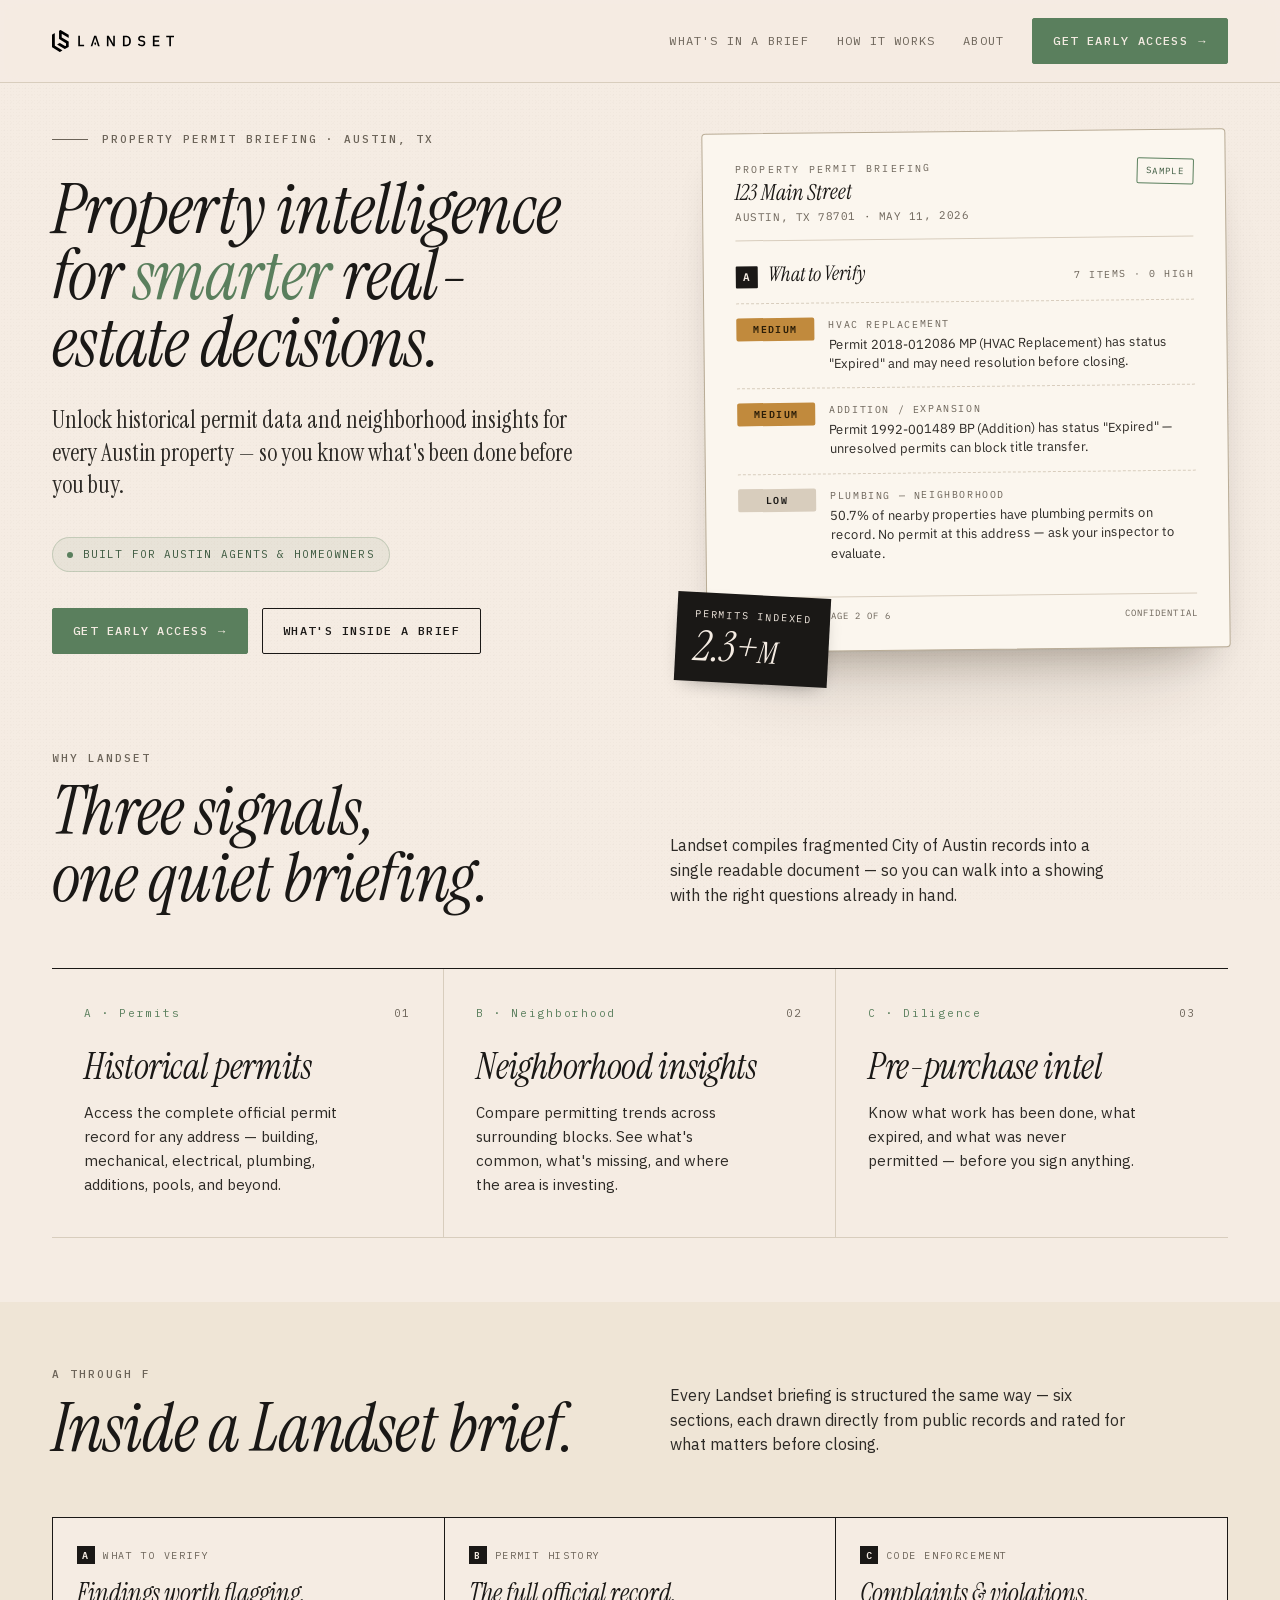
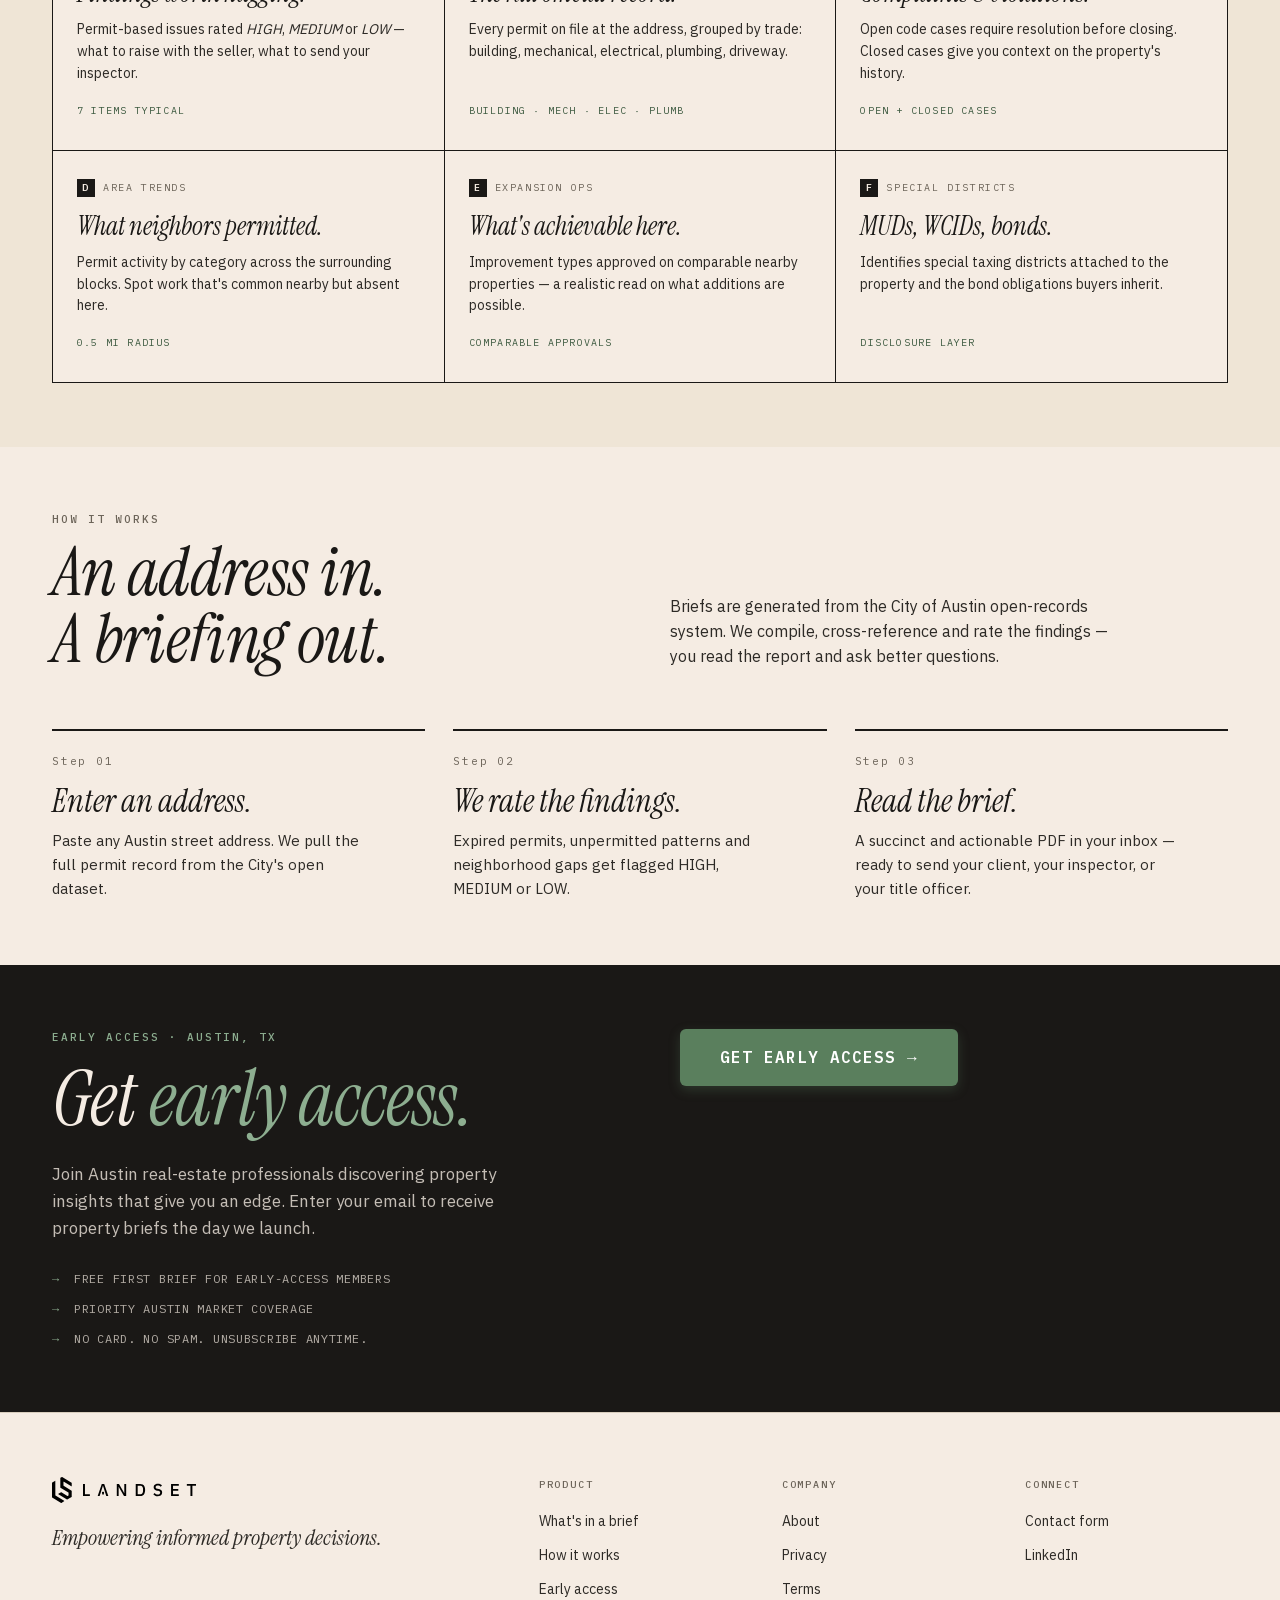
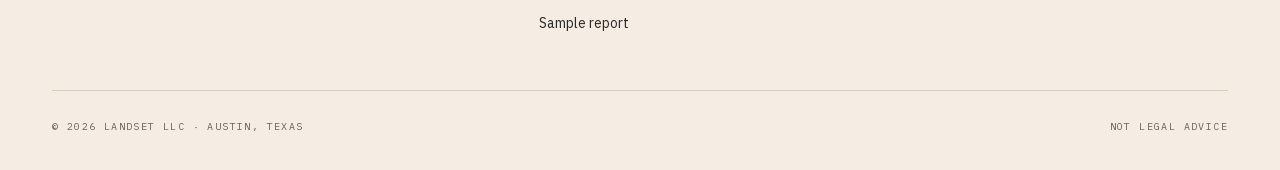
==== index.html @ 153962f7 "Add Google Analytics event tracking for early access engagement Implemented comprehensive GA4 event " ====
<!DOCTYPE html>
<html lang="en"><head>
  <meta charset="utf-8">
  <title>Landset — Property Intelligence for Austin Real Estate</title>
  <meta name="viewport" content="width=device-width, initial-scale=1">
  <meta name="description" content="Landset delivers permit history and neighborhood insights for any Austin property — so you know what's been done before you buy.">
  <meta name="theme-color" content="#5A7F5D">
  <meta property="og:title" content="Landset — Property Intelligence">
  <meta property="og:description" content="Permit history and neighborhood insights for any Austin property.">
  <meta property="og:type" content="website">

  <link rel="icon" type="image/png" sizes="32x32" href="favicon-32x32.png">
  <link rel="icon" type="image/svg+xml" href="favicon.svg">

  <link rel="preconnect" href="https://fonts.googleapis.com">
  <link rel="preconnect" href="https://fonts.gstatic.com" crossorigin="">
  <style>/* cyrillic-ext */
@font-face {
  font-family: 'IBM Plex Mono';
  font-style: normal;
  font-weight: 400;
  font-display: swap;
  src: url("[data-uri]") format('woff2');
  unicode-range: U+0460-052F, U+1C80-1C8A, U+20B4, U+2DE0-2DFF, U+A640-A69F, U+FE2E-FE2F;
}
/* cyrillic */
@font-face {
  font-family: 'IBM Plex Mono';
  font-style: normal;
  font-weight: 400;
  font-display: swap;
  src: url("[data-uri]") format('woff2');
  unicode-range: U+0301, U+0400-045F, U+0490-0491, U+04B0-04B1, U+2116;
}
/* vietnamese */
@font-face {
  font-family: 'IBM Plex Mono';
  font-style: normal;
  font-weight: 400;
  font-display: swap;
  src: url("[data-uri]") format('woff2');
  unicode-range: U+0102-0103, U+0110-0111, U+0128-0129, U+0168-0169, U+01A0-01A1, U+01AF-01B0, U+0300-0301, U+0303-0304, U+0308-0309, U+0323, U+0329, U+1EA0-1EF9, U+20AB;
}
/* latin-ext */
@font-face {
  font-family: 'IBM Plex Mono';
  font-style: normal;
  font-weight: 400;
  font-display: swap;
  src: url("[data-uri]") format('woff2');
  unicode-range: U+0100-02BA, U+02BD-02C5, U+02C7-02CC, U+02CE-02D7, U+02DD-02FF, U+0304, U+0308, U+0329, U+1D00-1DBF, U+1E00-1E9F, U+1EF2-1EFF, U+2020, U+20A0-20AB, U+20AD-20C0, U+2113, U+2C60-2C7F, U+A720-A7FF;
}
/* latin */
@font-face {
  font-family: 'IBM Plex Mono';
  font-style: normal;
  font-weight: 400;
  font-display: swap;
  src: url("[data-uri]") format('woff2');
  unicode-range: U+0000-00FF, U+0131, U+0152-0153, U+02BB-02BC, U+02C6, U+02DA, U+02DC, U+0304, U+0308, U+0329, U+2000-206F, U+20AC, U+2122, U+2191, U+2193, U+2212, U+2215, U+FEFF, U+FFFD;
}
/* cyrillic-ext */
@font-face {
  font-family: 'IBM Plex Mono';
  font-style: normal;
  font-weight: 500;
  font-display: swap;
  src: url("[data-uri]") format('woff2');
  unicode-range: U+0460-052F, U+1C80-1C8A, U+20B4, U+2DE0-2DFF, U+A640-A69F, U+FE2E-FE2F;
}
/* cyrillic */
@font-face {
  font-family: 'IBM Plex Mono';
  font-style: normal;
  font-weight: 500;
  font-display: swap;
  src: url("[data-uri]") format('woff2');
  unicode-range: U+0301, U+0400-045F, U+0490-0491, U+04B0-04B1, U+2116;
}
/* vietnamese */
@font-face {
  font-family: 'IBM Plex Mono';
  font-style: normal;
  font-weight: 500;
  font-display: swap;
  src: url("[data-uri]") format('woff2');
  unicode-range: U+0102-0103, U+0110-0111, U+0128-0129, U+0168-0169, U+01A0-01A1, U+01AF-01B0, U+0300-0301, U+0303-0304, U+0308-0309, U+0323, U+0329, U+1EA0-1EF9, U+20AB;
}
/* latin-ext */
@font-face {
  font-family: 'IBM Plex Mono';
  font-style: normal;
  font-weight: 500;
  font-display: swap;
  src: url("[data-uri]") format('woff2');
  unicode-range: U+0100-02BA, U+02BD-02C5, U+02C7-02CC, U+02CE-02D7, U+02DD-02FF, U+0304, U+0308, U+0329, U+1D00-1DBF, U+1E00-1E9F, U+1EF2-1EFF, U+2020, U+20A0-20AB, U+20AD-20C0, U+2113, U+2C60-2C7F, U+A720-A7FF;
}
/* latin */
@font-face {
  font-family: 'IBM Plex Mono';
  font-style: normal;
  font-weight: 500;
  font-display: swap;
  src: url("[data-uri]") format('woff2');
  unicode-range: U+0000-00FF, U+0131, U+0152-0153, U+02BB-02BC, U+02C6, U+02DA, U+02DC, U+0304, U+0308, U+0329, U+2000-206F, U+20AC, U+2122, U+2191, U+2193, U+2212, U+2215, U+FEFF, U+FFFD;
}
/* cyrillic-ext */
@font-face {
  font-family: 'IBM Plex Mono';
  font-style: normal;
  font-weight: 600;
  font-display: swap;
  src: url("[data-uri]") format('woff2');
  unicode-range: U+0460-052F, U+1C80-1C8A, U+20B4, U+2DE0-2DFF, U+A640-A69F, U+FE2E-FE2F;
}
/* cyrillic */
@font-face {
  font-family: 'IBM Plex Mono';
  font-style: normal;
  font-weight: 600;
  font-display: swap;
  src: url("[data-uri]") format('woff2');
  unicode-range: U+0301, U+0400-045F, U+0490-0491, U+04B0-04B1, U+2116;
}
/* vietnamese */
@font-face {
  font-family: 'IBM Plex Mono';
  font-style: normal;
  font-weight: 600;
  font-display: swap;
  src: url("[data-uri]") format('woff2');
  unicode-range: U+0102-0103, U+0110-0111, U+0128-0129, U+0168-0169, U+01A0-01A1, U+01AF-01B0, U+0300-0301, U+0303-0304, U+0308-0309, U+0323, U+0329, U+1EA0-1EF9, U+20AB;
}
/* latin-ext */
@font-face {
  font-family: 'IBM Plex Mono';
  font-style: normal;
  font-weight: 600;
  font-display: swap;
  src: url("[data-uri]") format('woff2');
  unicode-range: U+0100-02BA, U+02BD-02C5, U+02C7-02CC, U+02CE-02D7, U+02DD-02FF, U+0304, U+0308, U+0329, U+1D00-1DBF, U+1E00-1E9F, U+1EF2-1EFF, U+2020, U+20A0-20AB, U+20AD-20C0, U+2113, U+2C60-2C7F, U+A720-A7FF;
}
/* latin */
@font-face {
  font-family: 'IBM Plex Mono';
  font-style: normal;
  font-weight: 600;
  font-display: swap;
  src: url("[data-uri]") format('woff2');
  unicode-range: U+0000-00FF, U+0131, U+0152-0153, U+02BB-02BC, U+02C6, U+02DA, U+02DC, U+0304, U+0308, U+0329, U+2000-206F, U+20AC, U+2122, U+2191, U+2193, U+2212, U+2215, U+FEFF, U+FFFD;
}
/* cyrillic-ext */
@font-face {
  font-family: 'IBM Plex Sans';
  font-style: normal;
  font-weight: 300;
  font-stretch: 100%;
  font-display: swap;
  src: url("[data-uri]") format('woff2');
  unicode-range: U+0460-052F, U+1C80-1C8A, U+20B4, U+2DE0-2DFF, U+A640-A69F, U+FE2E-FE2F;
}
/* cyrillic */
@font-face {
  font-family: 'IBM Plex Sans';
  font-style: normal;
  font-weight: 300;
  font-stretch: 100%;
  font-display: swap;
  src: url("[data-uri]") format('woff2');
  unicode-range: U+0301, U+0400-045F, U+0490-0491, U+04B0-04B1, U+2116;
}
/* greek */
@font-face {
  font-family: 'IBM Plex Sans';
  font-style: normal;
  font-weight: 300;
  font-stretch: 100%;
  font-display: swap;
  src: url("[data-uri]") format('woff2');
  unicode-range: U+0370-0377, U+037A-037F, U+0384-038A, U+038C, U+038E-03A1, U+03A3-03FF;
}
/* vietnamese */
@font-face {
  font-family: 'IBM Plex Sans';
  font-style: normal;
  font-weight: 300;
  font-stretch: 100%;
  font-display: swap;
  src: url("[data-uri]") format('woff2');
  unicode-range: U+0102-0103, U+0110-0111, U+0128-0129, U+0168-0169, U+01A0-01A1, U+01AF-01B0, U+0300-0301, U+0303-0304, U+0308-0309, U+0323, U+0329, U+1EA0-1EF9, U+20AB;
}
/* latin-ext */
@font-face {
  font-family: 'IBM Plex Sans';
  font-style: normal;
  font-weight: 300;
  font-stretch: 100%;
  font-display: swap;
  src: url("[data-uri]") format('woff2');
  unicode-range: U+0100-02BA, U+02BD-02C5, U+02C7-02CC, U+02CE-02D7, U+02DD-02FF, U+0304, U+0308, U+0329, U+1D00-1DBF, U+1E00-1E9F, U+1EF2-1EFF, U+2020, U+20A0-20AB, U+20AD-20C0, U+2113, U+2C60-2C7F, U+A720-A7FF;
}
/* latin */
@font-face {
  font-family: 'IBM Plex Sans';
  font-style: normal;
  font-weight: 300;
  font-stretch: 100%;
  font-display: swap;
  src: url("[data-uri]") format('woff2');
  unicode-range: U+0000-00FF, U+0131, U+0152-0153, U+02BB-02BC, U+02C6, U+02DA, U+02DC, U+0304, U+0308, U+0329, U+2000-206F, U+20AC, U+2122, U+2191, U+2193, U+2212, U+2215, U+FEFF, U+FFFD;
}
/* cyrillic-ext */
@font-face {
  font-family: 'IBM Plex Sans';
  font-style: normal;
  font-weight: 400;
  font-stretch: 100%;
  font-display: swap;
  src: url("[data-uri]") format('woff2');
  unicode-range: U+0460-052F, U+1C80-1C8A, U+20B4, U+2DE0-2DFF, U+A640-A69F, U+FE2E-FE2F;
}
/* cyrillic */
@font-face {
  font-family: 'IBM Plex Sans';
  font-style: normal;
  font-weight: 400;
  font-stretch: 100%;
  font-display: swap;
  src: url("[data-uri]") format('woff2');
  unicode-range: U+0301, U+0400-045F, U+0490-0491, U+04B0-04B1, U+2116;
}
/* greek */
@font-face {
  font-family: 'IBM Plex Sans';
  font-style: normal;
  font-weight: 400;
  font-stretch: 100%;
  font-display: swap;
  src: url("[data-uri]") format('woff2');
  unicode-range: U+0370-0377, U+037A-037F, U+0384-038A, U+038C, U+038E-03A1, U+03A3-03FF;
}
/* vietnamese */
@font-face {
  font-family: 'IBM Plex Sans';
  font-style: normal;
  font-weight: 400;
  font-stretch: 100%;
  font-display: swap;
  src: url("[data-uri]") format('woff2');
  unicode-range: U+0102-0103, U+0110-0111, U+0128-0129, U+0168-0169, U+01A0-01A1, U+01AF-01B0, U+0300-0301, U+0303-0304, U+0308-0309, U+0323, U+0329, U+1EA0-1EF9, U+20AB;
}
/* latin-ext */
@font-face {
  font-family: 'IBM Plex Sans';
  font-style: normal;
  font-weight: 400;
  font-stretch: 100%;
  font-display: swap;
  src: url("[data-uri]") format('woff2');
  unicode-range: U+0100-02BA, U+02BD-02C5, U+02C7-02CC, U+02CE-02D7, U+02DD-02FF, U+0304, U+0308, U+0329, U+1D00-1DBF, U+1E00-1E9F, U+1EF2-1EFF, U+2020, U+20A0-20AB, U+20AD-20C0, U+2113, U+2C60-2C7F, U+A720-A7FF;
}
/* latin */
@font-face {
  font-family: 'IBM Plex Sans';
  font-style: normal;
  font-weight: 400;
  font-stretch: 100%;
  font-display: swap;
  src: url("[data-uri]") format('woff2');
  unicode-range: U+0000-00FF, U+0131, U+0152-0153, U+02BB-02BC, U+02C6, U+02DA, U+02DC, U+0304, U+0308, U+0329, U+2000-206F, U+20AC, U+2122, U+2191, U+2193, U+2212, U+2215, U+FEFF, U+FFFD;
}
/* cyrillic-ext */
@font-face {
  font-family: 'IBM Plex Sans';
  font-style: normal;
  font-weight: 500;
  font-stretch: 100%;
  font-display: swap;
  src: url("[data-uri]") format('woff2');
  unicode-range: U+0460-052F, U+1C80-1C8A, U+20B4, U+2DE0-2DFF, U+A640-A69F, U+FE2E-FE2F;
}
/* cyrillic */
@font-face {
  font-family: 'IBM Plex Sans';
  font-style: normal;
  font-weight: 500;
  font-stretch: 100%;
  font-display: swap;
  src: url("[data-uri]") format('woff2');
  unicode-range: U+0301, U+0400-045F, U+0490-0491, U+04B0-04B1, U+2116;
}
/* greek */
@font-face {
  font-family: 'IBM Plex Sans';
  font-style: normal;
  font-weight: 500;
  font-stretch: 100%;
  font-display: swap;
  src: url("[data-uri]") format('woff2');
  unicode-range: U+0370-0377, U+037A-037F, U+0384-038A, U+038C, U+038E-03A1, U+03A3-03FF;
}
/* vietnamese */
@font-face {
  font-family: 'IBM Plex Sans';
  font-style: normal;
  font-weight: 500;
  font-stretch: 100%;
  font-display: swap;
  src: url("[data-uri]") format('woff2');
  unicode-range: U+0102-0103, U+0110-0111, U+0128-0129, U+0168-0169, U+01A0-01A1, U+01AF-01B0, U+0300-0301, U+0303-0304, U+0308-0309, U+0323, U+0329, U+1EA0-1EF9, U+20AB;
}
/* latin-ext */
@font-face {
  font-family: 'IBM Plex Sans';
  font-style: normal;
  font-weight: 500;
  font-stretch: 100%;
  font-display: swap;
  src: url("[data-uri]") format('woff2');
  unicode-range: U+0100-02BA, U+02BD-02C5, U+02C7-02CC, U+02CE-02D7, U+02DD-02FF, U+0304, U+0308, U+0329, U+1D00-1DBF, U+1E00-1E9F, U+1EF2-1EFF, U+2020, U+20A0-20AB, U+20AD-20C0, U+2113, U+2C60-2C7F, U+A720-A7FF;
}
/* latin */
@font-face {
  font-family: 'IBM Plex Sans';
  font-style: normal;
  font-weight: 500;
  font-stretch: 100%;
  font-display: swap;
  src: url("[data-uri]") format('woff2');
  unicode-range: U+0000-00FF, U+0131, U+0152-0153, U+02BB-02BC, U+02C6, U+02DA, U+02DC, U+0304, U+0308, U+0329, U+2000-206F, U+20AC, U+2122, U+2191, U+2193, U+2212, U+2215, U+FEFF, U+FFFD;
}
/* cyrillic-ext */
@font-face {
  font-family: 'IBM Plex Sans';
  font-style: normal;
  font-weight: 600;
  font-stretch: 100%;
  font-display: swap;
  src: url("[data-uri]") format('woff2');
  unicode-range: U+0460-052F, U+1C80-1C8A, U+20B4, U+2DE0-2DFF, U+A640-A69F, U+FE2E-FE2F;
}
/* cyrillic */
@font-face {
  font-family: 'IBM Plex Sans';
  font-style: normal;
  font-weight: 600;
  font-stretch: 100%;
  font-display: swap;
  src: url("[data-uri]") format('woff2');
  unicode-range: U+0301, U+0400-045F, U+0490-0491, U+04B0-04B1, U+2116;
}
/* greek */
@font-face {
  font-family: 'IBM Plex Sans';
  font-style: normal;
  font-weight: 600;
  font-stretch: 100%;
  font-display: swap;
  src: url("[data-uri]") format('woff2');
  unicode-range: U+0370-0377, U+037A-037F, U+0384-038A, U+038C, U+038E-03A1, U+03A3-03FF;
}
/* vietnamese */
@font-face {
  font-family: 'IBM Plex Sans';
  font-style: normal;
  font-weight: 600;
  font-stretch: 100%;
  font-display: swap;
  src: url("[data-uri]") format('woff2');
  unicode-range: U+0102-0103, U+0110-0111, U+0128-0129, U+0168-0169, U+01A0-01A1, U+01AF-01B0, U+0300-0301, U+0303-0304, U+0308-0309, U+0323, U+0329, U+1EA0-1EF9, U+20AB;
}
/* latin-ext */
@font-face {
  font-family: 'IBM Plex Sans';
  font-style: normal;
  font-weight: 600;
  font-stretch: 100%;
  font-display: swap;
  src: url("[data-uri]") format('woff2');
  unicode-range: U+0100-02BA, U+02BD-02C5, U+02C7-02CC, U+02CE-02D7, U+02DD-02FF, U+0304, U+0308, U+0329, U+1D00-1DBF, U+1E00-1E9F, U+1EF2-1EFF, U+2020, U+20A0-20AB, U+20AD-20C0, U+2113, U+2C60-2C7F, U+A720-A7FF;
}
/* latin */
@font-face {
  font-family: 'IBM Plex Sans';
  font-style: normal;
  font-weight: 600;
  font-stretch: 100%;
  font-display: swap;
  src: url("[data-uri]") format('woff2');
  unicode-range: U+0000-00FF, U+0131, U+0152-0153, U+02BB-02BC, U+02C6, U+02DA, U+02DC, U+0304, U+0308, U+0329, U+2000-206F, U+20AC, U+2122, U+2191, U+2193, U+2212, U+2215, U+FEFF, U+FFFD;
}
/* cyrillic-ext */
@font-face {
  font-family: 'IBM Plex Sans';
  font-style: normal;
  font-weight: 700;
  font-stretch: 100%;
  font-display: swap;
  src: url("[data-uri]") format('woff2');
  unicode-range: U+0460-052F, U+1C80-1C8A, U+20B4, U+2DE0-2DFF, U+A640-A69F, U+FE2E-FE2F;
}
/* cyrillic */
@font-face {
  font-family: 'IBM Plex Sans';
  font-style: normal;
  font-weight: 700;
  font-stretch: 100%;
  font-display: swap;
  src: url("[data-uri]") format('woff2');
  unicode-range: U+0301, U+0400-045F, U+0490-0491, U+04B0-04B1, U+2116;
}
/* greek */
@font-face {
  font-family: 'IBM Plex Sans';
  font-style: normal;
  font-weight: 700;
  font-stretch: 100%;
  font-display: swap;
  src: url("[data-uri]") format('woff2');
  unicode-range: U+0370-0377, U+037A-037F, U+0384-038A, U+038C, U+038E-03A1, U+03A3-03FF;
}
/* vietnamese */
@font-face {
  font-family: 'IBM Plex Sans';
  font-style: normal;
  font-weight: 700;
  font-stretch: 100%;
  font-display: swap;
  src: url("[data-uri]") format('woff2');
  unicode-range: U+0102-0103, U+0110-0111, U+0128-0129, U+0168-0169, U+01A0-01A1, U+01AF-01B0, U+0300-0301, U+0303-0304, U+0308-0309, U+0323, U+0329, U+1EA0-1EF9, U+20AB;
}
/* latin-ext */
@font-face {
  font-family: 'IBM Plex Sans';
  font-style: normal;
  font-weight: 700;
  font-stretch: 100%;
  font-display: swap;
  src: url("[data-uri]") format('woff2');
  unicode-range: U+0100-02BA, U+02BD-02C5, U+02C7-02CC, U+02CE-02D7, U+02DD-02FF, U+0304, U+0308, U+0329, U+1D00-1DBF, U+1E00-1E9F, U+1EF2-1EFF, U+2020, U+20A0-20AB, U+20AD-20C0, U+2113, U+2C60-2C7F, U+A720-A7FF;
}
/* latin */
@font-face {
  font-family: 'IBM Plex Sans';
  font-style: normal;
  font-weight: 700;
  font-stretch: 100%;
  font-display: swap;
  src: url("[data-uri]") format('woff2');
  unicode-range: U+0000-00FF, U+0131, U+0152-0153, U+02BB-02BC, U+02C6, U+02DA, U+02DC, U+0304, U+0308, U+0329, U+2000-206F, U+20AC, U+2122, U+2191, U+2193, U+2212, U+2215, U+FEFF, U+FFFD;
}
/* latin-ext */
@font-face {
  font-family: 'Instrument Serif';
  font-style: italic;
  font-weight: 400;
  font-display: swap;
  src: url("[data-uri]") format('woff2');
  unicode-range: U+0100-02BA, U+02BD-02C5, U+02C7-02CC, U+02CE-02D7, U+02DD-02FF, U+0304, U+0308, U+0329, U+1D00-1DBF, U+1E00-1E9F, U+1EF2-1EFF, U+2020, U+20A0-20AB, U+20AD-20C0, U+2113, U+2C60-2C7F, U+A720-A7FF;
}
/* latin */
@font-face {
  font-family: 'Instrument Serif';
  font-style: italic;
  font-weight: 400;
  font-display: swap;
  src: url("[data-uri]") format('woff2');
  unicode-range: U+0000-00FF, U+0131, U+0152-0153, U+02BB-02BC, U+02C6, U+02DA, U+02DC, U+0304, U+0308, U+0329, U+2000-206F, U+20AC, U+2122, U+2191, U+2193, U+2212, U+2215, U+FEFF, U+FFFD;
}
/* latin-ext */
@font-face {
  font-family: 'Instrument Serif';
  font-style: normal;
  font-weight: 400;
  font-display: swap;
  src: url("[data-uri]") format('woff2');
  unicode-range: U+0100-02BA, U+02BD-02C5, U+02C7-02CC, U+02CE-02D7, U+02DD-02FF, U+0304, U+0308, U+0329, U+1D00-1DBF, U+1E00-1E9F, U+1EF2-1EFF, U+2020, U+20A0-20AB, U+20AD-20C0, U+2113, U+2C60-2C7F, U+A720-A7FF;
}
/* latin */
@font-face {
  font-family: 'Instrument Serif';
  font-style: normal;
  font-weight: 400;
  font-display: swap;
  src: url("[data-uri]") format('woff2');
  unicode-range: U+0000-00FF, U+0131, U+0152-0153, U+02BB-02BC, U+02C6, U+02DA, U+02DC, U+0304, U+0308, U+0329, U+2000-206F, U+20AC, U+2122, U+2191, U+2193, U+2212, U+2215, U+FEFF, U+FFFD;
}
    .join-button {
      padding: 18px 40px;
      background: #5A7F5D;
      color: white;
      border: none;
      border-radius: 6px;
      font-size: 16px;
      font-weight: 600;
      font-family: 'IBM Plex Mono', monospace;
      cursor: pointer;
      box-shadow: 0 4px 12px rgba(90, 127, 93, 0.3);
      transition: all 0.3s ease;
      text-transform: uppercase;
      letter-spacing: 1px;
    }

    .join-button:hover {
      background: #4a6f4d;
      box-shadow: 0 6px 16px rgba(90, 127, 93, 0.4);
      transform: translateY(-2px);
    }

    .join-button:active {
      transform: translateY(0);
    }

  </style>

  <!-- React + Babel for the interactive form / Tweaks -->
  
  
  

  <style>
    /* ===== Brand tokens (from Figma + report PDF) =====================
       Paper  #F5ECE3   Cream paper background
       Sage   #5A7F5D   Brand accent green
       Ink    #1a1816   Body / display text
       Mute   #6b6358   Secondary text, mono labels
       Rule   #d8cdbd   Hairline rules on cream
    =================================================================== */
    :root {
      --paper: #F5ECE3;
      --paper-2: #EFE5D6;
      --paper-3: #E8DCC8;
      --ink: #1a1816;
      --ink-soft: #2d2a26;
      --mute: #6b6358;
      --mute-2: #8a8170;
      --rule: #d8cdbd;
      --rule-strong: #b9ac96;
      --sage: #5A7F5D;
      --sage-dark: #3d5a40;
      --sage-soft: #8DAE90;
      --rust: #B66E4B; /* secondary report accent from Figma */
      --warn: #C18A3D;
      --danger: #A8482A;

      --serif: 'Instrument Serif', 'Cormorant Garamond', Georgia, serif;
      --sans: 'IBM Plex Sans', system-ui, sans-serif;
      --mono: 'IBM Plex Mono', ui-monospace, Menlo, monospace;
    }

    * { box-sizing: border-box; }
    html { scroll-behavior: smooth; }
    body {
      margin: 0;
      font-family: var(--sans);
      color: var(--ink);
      background: var(--paper);
      font-weight: 400;
      line-height: 1.5;
      -webkit-font-smoothing: antialiased;
      text-rendering: optimizeLegibility;
    }

    /* paper grain — very subtle */
    body::before {
      content: "";
      position: fixed; inset: 0;
      pointer-events: none;
      z-index: 0;
      background-image:
        radial-gradient(rgba(107,99,88,0.05) 1px, transparent 1px),
        radial-gradient(rgba(107,99,88,0.03) 1px, transparent 1px);
      background-size: 3px 3px, 7px 7px;
      background-position: 0 0, 1px 1px;
      opacity: 0.6;
    }
    main, header, footer { position: relative; z-index: 1; }

    /* ===== Type ===== */
    .eyebrow {
      font-family: var(--mono);
      font-size: 11px;
      font-weight: 500;
      letter-spacing: 0.18em;
      text-transform: uppercase;
      color: var(--mute);
    }
    .display {
      font-family: var(--serif);
      font-style: italic;
      font-weight: 400;
      line-height: 0.95;
      letter-spacing: -0.01em;
      color: var(--ink);
      text-wrap: balance;
    }
    .lede {
      font-family: var(--serif);
      font-size: 24px;
      line-height: 1.35;
      color: var(--ink-soft);
      text-wrap: pretty;
    }

    a { color: inherit; }

    /* ===== Layout ===== */
    .wrap { max-width: 1240px; margin: 0 auto; padding: 0 32px; }
    @media (max-width: 720px) { .wrap { padding: 0 22px; } }

    /* ===== Top nav ===== */
    .nav {
      position: sticky;
      top: 0;
      z-index: 50;
      background: rgba(245, 236, 227, 0.85);
      backdrop-filter: saturate(140%) blur(8px);
      -webkit-backdrop-filter: saturate(140%) blur(8px);
      border-bottom: 1px solid var(--rule);
    }
    .nav-inner {
      display: flex;
      align-items: center;
      justify-content: space-between;
      gap: 24px;
      padding: 18px 32px;
      max-width: 1240px;
      margin: 0 auto;
    }
    .nav-logo {
      display: flex;
      align-items: center;
      gap: 10px;
      text-decoration: none;
      color: var(--ink);
    }
    .nav-logo img { height: 22px; display: block; }
    .nav-links {
      display: flex;
      align-items: center;
      gap: 28px;
      font-family: var(--mono);
      font-size: 12px;
      letter-spacing: 0.1em;
      text-transform: uppercase;
      color: var(--mute);
    }
    .nav-links a { text-decoration: none; transition: color .2s; }
    .nav-links a:hover { color: var(--ink); }
    @media (max-width: 720px) {
      .nav-links a:not(.btn) { display: none; }
      .nav-inner { padding: 14px 22px; }
    }

    /* ===== Buttons ===== */
    .btn {
      display: inline-flex;
      align-items: center;
      gap: 10px;
      font-family: var(--mono);
      font-size: 12px;
      font-weight: 500;
      letter-spacing: 0.12em;
      text-transform: uppercase;
      padding: 13px 20px;
      border-radius: 2px;
      text-decoration: none;
      cursor: pointer;
      border: 1px solid transparent;
      transition: all .18s ease;
      white-space: nowrap;
    }
    .btn-sage {
      background: var(--sage);
      color: #F5ECE3;
      border-color: var(--sage);
    }
    .btn-sage:hover { background: var(--sage-dark); border-color: var(--sage-dark); }
    .btn-ghost {
      background: transparent;
      color: var(--ink);
      border-color: var(--ink);
    }
    .btn-ghost:hover { background: var(--ink); color: var(--paper); }
    .btn-quiet {
      background: transparent;
      color: var(--mute);
      border: 1px solid var(--rule);
      padding: 10px 14px;
    }
    .btn-quiet:hover { color: var(--ink); border-color: var(--ink); }
    .btn .arrow { transition: transform .18s; }
    .btn:hover .arrow { transform: translateX(3px); }

    /* ===== HERO ===== */
    .hero {
      padding: 48px 0 56px;
      position: relative;
    }
    .hero + section {
      padding-top: 40px;
    }
    @media (max-width: 720px) {
      .hero + section { padding-top: 32px; }
    }
    .hero-grid {
      display: grid;
      grid-template-columns: 1.05fr 0.95fr;
      gap: 72px;
      align-items: start;
    }
    @media (max-width: 980px) {
      .hero-grid { grid-template-columns: 1fr; gap: 48px; }
      .hero { padding: 40px 0 56px; }
    }

    .hero-meta {
      display: flex;
      align-items: center;
      gap: 14px;
      margin-bottom: 28px;
    }
    .hero-meta .rule {
      flex: 0 0 36px; height: 1px; background: var(--mute);
    }
    .hero h1 {
      font-size: clamp(40px, 5.5vw, 72px);
      margin: 0 0 28px;
    }
    .hero h1 .accent { color: var(--sage); }
    .hero-sub {
      max-width: 540px;
      margin: 0 0 36px;
    }
    .hero-audience {
      display: inline-flex;
      align-items: center;
      gap: 10px;
      padding: 8px 14px;
      background: rgba(90,127,93,0.08);
      border: 1px solid rgba(90,127,93,0.25);
      border-radius: 999px;
      font-family: var(--mono);
      font-size: 11px;
      letter-spacing: 0.1em;
      text-transform: uppercase;
      color: var(--sage-dark);
      margin-bottom: 36px;
    }
    .hero-audience .dot {
      width: 6px; height: 6px; border-radius: 50%; background: var(--sage);
      animation: pulse 2.2s ease-in-out infinite;
    }
    @keyframes pulse {
      0%, 100% { opacity: 1; transform: scale(1); }
      50% { opacity: 0.35; transform: scale(1.4); }
    }
    .hero-ctas { display: flex; gap: 14px; flex-wrap: wrap; }

    /* ===== Report preview card ===== */
    .report {
      background: #FBF6EE;
      border: 1px solid var(--rule-strong);
      border-radius: 4px;
      padding: 28px 32px;
      box-shadow:
        0 1px 0 rgba(0,0,0,0.04),
        0 24px 40px -22px rgba(40, 30, 14, 0.28),
        0 60px 80px -40px rgba(40, 30, 14, 0.2);
      transform: rotate(-0.6deg);
      position: relative;
      font-size: 13px;
    }
    .report::before {
      content: "";
      position: absolute;
      inset: -16px -16px auto auto;
      width: 90px; height: 90px;
      background: var(--sage);
      color: var(--paper);
      transform: rotate(8deg);
      display: none; /* reserved */
    }
    .report-head {
      display: flex;
      justify-content: space-between;
      align-items: flex-start;
      border-bottom: 1px solid var(--rule);
      padding-bottom: 14px;
      margin-bottom: 18px;
    }
    .report-head .title {
      font-family: var(--mono);
      font-size: 10px;
      letter-spacing: 0.22em;
      text-transform: uppercase;
      color: var(--mute);
    }
    .report-head .addr {
      font-family: var(--serif);
      font-style: italic;
      font-size: 22px;
      margin-top: 4px;
      color: var(--ink);
      line-height: 1.1;
    }
    .report-head .city {
      font-family: var(--mono);
      font-size: 11px;
      color: var(--mute);
      margin-top: 4px;
      letter-spacing: 0.05em;
    }
    .report-head .stamp {
      font-family: var(--mono);
      font-size: 9px;
      letter-spacing: 0.16em;
      text-transform: uppercase;
      color: var(--sage-dark);
      border: 1px solid var(--sage);
      padding: 5px 8px;
      border-radius: 2px;
      transform: rotate(2deg);
    }

    .report-section-head {
      display: flex;
      align-items: baseline;
      gap: 10px;
      margin-bottom: 14px;
    }
    .report-section-head .letter {
      width: 22px; height: 22px;
      background: var(--ink);
      color: var(--paper);
      font-family: var(--mono);
      font-weight: 600;
      font-size: 11px;
      display: flex; align-items: center; justify-content: center;
      border-radius: 1px;
    }
    .report-section-head h4 {
      font-family: var(--serif);
      font-style: italic;
      font-weight: 400;
      font-size: 20px;
      margin: 0;
    }
    .report-section-head .count {
      margin-left: auto;
      font-family: var(--mono);
      font-size: 10px;
      letter-spacing: 0.15em;
      color: var(--mute);
      text-transform: uppercase;
    }

    .finding {
      display: grid;
      grid-template-columns: 78px 1fr;
      gap: 14px;
      padding: 14px 0;
      border-top: 1px dashed var(--rule);
    }
    .finding:first-of-type { border-top: 1px solid var(--ink); padding-top: 14px; }
    .sev {
      font-family: var(--mono);
      font-size: 10px;
      font-weight: 600;
      letter-spacing: 0.14em;
      text-transform: uppercase;
      padding: 4px 6px;
      border-radius: 2px;
      align-self: flex-start;
      text-align: center;
    }
    .sev-high { background: var(--danger); color: #FDEFE9; }
    .sev-med  { background: var(--warn);  color: #2a1d08; }
    .sev-low  { background: var(--rule);  color: var(--ink); }
    .finding .topic {
      font-family: var(--mono);
      font-size: 10px;
      letter-spacing: 0.16em;
      text-transform: uppercase;
      color: var(--mute);
      margin-bottom: 4px;
    }
    .finding .body {
      font-size: 13px;
      line-height: 1.45;
      color: var(--ink-soft);
    }

    .report-foot {
      margin-top: 18px;
      padding-top: 12px;
      border-top: 1px solid var(--rule);
      display: flex;
      justify-content: space-between;
      font-family: var(--mono);
      font-size: 9px;
      color: var(--mute);
      letter-spacing: 0.12em;
      text-transform: uppercase;
    }

    /* Floating stat tag near the report */
    .report-wrap { position: relative; }
    .report-tag {
      position: absolute;
      background: var(--ink);
      color: var(--paper);
      padding: 14px 18px;
      font-family: var(--mono);
      font-size: 10px;
      letter-spacing: 0.18em;
      text-transform: uppercase;
      transform: rotate(3deg);
      box-shadow: 0 8px 20px -10px rgba(0,0,0,0.4);
    }
    .report-tag .big {
      font-family: var(--serif);
      font-style: italic;
      font-size: 42px;
      letter-spacing: 0;
      text-transform: none;
      line-height: 1;
      display: block;
      margin-top: 4px;
    }
    .report-tag.bottom-left {
      bottom: -34px; left: -28px;
    }
    @media (max-width: 980px) {
      .report-tag.bottom-left { bottom: -28px; left: 8px; }
      .report { transform: none; }
    }

    /* ===== Stat strip ===== */
    .stat-strip {
      border-top: 1px solid var(--rule-strong);
      border-bottom: 1px solid var(--rule-strong);
      background: var(--paper-2);
      padding: 28px 0;
    }
    .stat-grid {
      display: grid;
      grid-template-columns: repeat(4, 1fr);
      gap: 32px;
    }
    @media (max-width: 720px) {
      .stat-grid { grid-template-columns: repeat(2, 1fr); gap: 24px; }
    }
    .stat .num {
      font-family: var(--serif);
      font-style: italic;
      font-size: 52px;
      line-height: 0.95;
      color: var(--ink);
    }
    .stat .label {
      font-family: var(--mono);
      font-size: 10px;
      letter-spacing: 0.18em;
      text-transform: uppercase;
      color: var(--mute);
      margin-top: 6px;
    }

    /* ===== Section headers ===== */
    section { padding: 64px 0; position: relative; }
    @media (max-width: 720px) { section { padding: 48px 0; } }
    .section-head {
      display: grid;
      grid-template-columns: 1fr 1fr;
      gap: 60px;
      align-items: end;
      margin-bottom: 56px;
    }
    @media (max-width: 880px) {
      .section-head { grid-template-columns: 1fr; gap: 20px; }
    }
    .section-head h2 {
      font-family: var(--serif);
      font-style: italic;
      font-weight: 400;
      font-size: clamp(38px, 5.5vw, 68px);
      line-height: 0.98;
      margin: 12px 0 0;
      letter-spacing: -0.01em;
      text-wrap: balance;
    }
    .section-head p {
      font-size: 16px;
      line-height: 1.55;
      color: var(--ink-soft);
      max-width: 460px;
      margin: 0 0 4px;
    }

    /* ===== Value props ===== */
    .props {
      display: grid;
      grid-template-columns: repeat(3, 1fr);
      gap: 0;
      border-top: 1px solid var(--ink);
    }
    @media (max-width: 880px) { .props { grid-template-columns: 1fr; } }
    .prop {
      padding: 36px 32px 40px;
      border-right: 1px solid var(--rule);
      border-bottom: 1px solid var(--rule);
      position: relative;
      transition: background .25s;
    }
    .prop:last-child { border-right: 0; }
    @media (max-width: 880px) {
      .prop { border-right: 0; padding: 32px 0; }
    }
    .prop:hover { background: rgba(90,127,93,0.04); }
    .prop .letter {
      font-family: var(--mono);
      font-size: 11px;
      letter-spacing: 0.16em;
      color: var(--sage);
      margin-bottom: 28px;
    }
    .prop h3 {
      font-family: var(--serif);
      font-style: italic;
      font-weight: 400;
      font-size: 36px;
      line-height: 1;
      margin: 0 0 16px;
      letter-spacing: -0.01em;
    }
    .prop p {
      font-size: 15px;
      line-height: 1.6;
      color: var(--ink-soft);
      margin: 0;
      max-width: 30ch;
    }
    .prop .icon {
      position: absolute;
      top: 36px; right: 32px;
      font-family: var(--mono);
      font-size: 11px;
      color: var(--mute);
      letter-spacing: 0.14em;
    }

    /* ===== Inside-a-brief grid ===== */
    .brief-bg { background: var(--paper-2); }
    .brief-grid {
      display: grid;
      grid-template-columns: repeat(3, 1fr);
      gap: 0;
      border-top: 1px solid var(--ink);
      border-left: 1px solid var(--ink);
    }
    @media (max-width: 880px) { .brief-grid { grid-template-columns: repeat(2, 1fr); } }
    @media (max-width: 560px) { .brief-grid { grid-template-columns: 1fr; } }
    .brief-cell {
      padding: 28px 24px 32px;
      border-right: 1px solid var(--ink);
      border-bottom: 1px solid var(--ink);
      background: var(--paper);
      min-height: 220px;
      display: flex;
      flex-direction: column;
    }
    .brief-cell .id {
      display: inline-flex;
      align-items: center;
      gap: 8px;
      font-family: var(--mono);
      font-size: 10px;
      letter-spacing: 0.16em;
      text-transform: uppercase;
      color: var(--mute);
      margin-bottom: 16px;
    }
    .brief-cell .id .letter {
      width: 18px; height: 18px;
      background: var(--ink); color: var(--paper);
      font-weight: 600;
      display: flex; align-items: center; justify-content: center;
      font-size: 10px;
    }
    .brief-cell h4 {
      font-family: var(--serif);
      font-style: italic;
      font-weight: 400;
      font-size: 26px;
      line-height: 1.05;
      margin: 0 0 12px;
    }
    .brief-cell p {
      font-size: 14px;
      color: var(--ink-soft);
      line-height: 1.55;
      margin: 0;
    }
    .brief-cell .mini {
      margin-top: auto;
      padding-top: 18px;
      font-family: var(--mono);
      font-size: 10px;
      color: var(--sage-dark);
      letter-spacing: 0.12em;
      text-transform: uppercase;
    }

    /* ===== How it works ===== */
    .steps {
      display: grid;
      grid-template-columns: repeat(3, 1fr);
      gap: 28px;
    }
    @media (max-width: 880px) { .steps { grid-template-columns: 1fr; } }
    .step {
      padding-top: 22px;
      border-top: 2px solid var(--ink);
      position: relative;
    }
    .step .n {
      font-family: var(--mono);
      font-size: 11px;
      letter-spacing: 0.16em;
      color: var(--mute);
      margin-bottom: 16px;
    }
    .step h4 {
      font-family: var(--serif);
      font-style: italic;
      font-weight: 400;
      font-size: 32px;
      margin: 0 0 12px;
      line-height: 1;
    }
    .step p {
      font-size: 15px;
      line-height: 1.6;
      color: var(--ink-soft);
      margin: 0;
      max-width: 36ch;
    }

    /* ===== CTA / form section ===== */
    .cta {
      background: var(--ink);
      color: var(--paper);
    }
    .cta::before {
      background-image:
        radial-gradient(rgba(245,236,227,0.04) 1px, transparent 1px);
      background-size: 4px 4px;
    }
    .cta .wrap { position: relative; }
    .cta .eyebrow { color: var(--sage-soft); }
    .cta-grid {
      display: grid;
      grid-template-columns: 1fr 1fr;
      gap: 80px;
      align-items: start;
    }
    @media (max-width: 980px) {
      .cta-grid { grid-template-columns: 1fr; gap: 48px; }
    }
    .cta h2 {
      font-family: var(--serif);
      font-style: italic;
      font-weight: 400;
      font-size: clamp(44px, 6vw, 84px);
      margin: 16px 0 24px;
      line-height: 0.98;
      color: var(--paper);
      letter-spacing: -0.01em;
    }
    .cta h2 .em { color: var(--sage-soft); }
    .cta p {
      font-size: 17px;
      line-height: 1.6;
      color: rgba(245,236,227,0.78);
      max-width: 460px;
      margin: 0 0 28px;
    }
    .cta-bullets {
      list-style: none;
      padding: 0;
      margin: 0;
      display: flex;
      flex-direction: column;
      gap: 12px;
    }
    .cta-bullets li {
      display: flex;
      gap: 14px;
      align-items: baseline;
      font-family: var(--mono);
      font-size: 12px;
      letter-spacing: 0.06em;
      text-transform: uppercase;
      color: rgba(245,236,227,0.7);
    }
    .cta-bullets li::before {
      content: "→";
      color: var(--sage-soft);
      flex: 0 0 auto;
    }

    /* ===== Form ===== */
    .form-card {
      background: var(--paper);
      color: var(--ink);
      padding: 36px 36px 32px;
      border-radius: 3px;
      box-shadow: 0 30px 60px -20px rgba(0,0,0,0.4);
      position: relative;
    }
    .form-card .form-eyebrow {
      font-family: var(--mono);
      font-size: 11px;
      letter-spacing: 0.18em;
      text-transform: uppercase;
      color: var(--sage-dark);
      margin-bottom: 10px;
      display: flex;
      align-items: center;
      gap: 10px;
    }
    .form-card .form-eyebrow::before {
      content: "";
      width: 24px; height: 1px; background: var(--sage);
    }
    .form-card h3 {
      font-family: var(--serif);
      font-style: italic;
      font-weight: 400;
      font-size: 32px;
      line-height: 1;
      margin: 0 0 24px;
      letter-spacing: -0.01em;
    }
    .field { margin-bottom: 16px; }
    .field label {
      display: block;
      font-family: var(--mono);
      font-size: 10px;
      letter-spacing: 0.16em;
      text-transform: uppercase;
      color: var(--mute);
      margin-bottom: 6px;
    }
    .field input,
    .field select {
      width: 100%;
      font-family: var(--sans);
      font-size: 15px;
      padding: 12px 14px;
      background: transparent;
      color: var(--ink);
      border: 1px solid var(--rule-strong);
      border-radius: 2px;
      outline: none;
      transition: border-color .15s, box-shadow .15s;
      appearance: none;
    }
    .field select {
      background-image: url("data:image/svg+xml,%3Csvg xmlns='http://www.w3.org/2000/svg' width='10' height='6' viewBox='0 0 10 6'%3E%3Cpath d='M1 1l4 4 4-4' stroke='%236b6358' stroke-width='1.4' fill='none'/%3E%3C/svg%3E");
      background-repeat: no-repeat;
      background-position: right 14px center;
      padding-right: 36px;
    }
    .field input:focus,
    .field select:focus {
      border-color: var(--sage);
      box-shadow: 0 0 0 3px rgba(90,127,93,0.15);
    }
    .field.error input,
    .field.error select {
      border-color: var(--danger);
    }
    .field .err {
      font-family: var(--mono);
      font-size: 10px;
      letter-spacing: 0.08em;
      color: var(--danger);
      margin-top: 4px;
      text-transform: uppercase;
    }

    /* fake recaptcha */
    .recap {
      display: flex;
      align-items: center;
      gap: 12px;
      padding: 12px 16px;
      background: #f9f9f9;
      border: 1px solid #d3d3d3;
      border-radius: 3px;
      margin: 16px 0;
      font-family: var(--sans);
      font-size: 14px;
      color: #555;
      cursor: pointer;
      user-select: none;
      transition: background .15s;
    }
    .recap:hover { background: #fff; }
    .recap-box {
      width: 24px; height: 24px;
      border: 2px solid #c1c1c1;
      background: #fff;
      border-radius: 2px;
      flex: 0 0 auto;
      display: flex;
      align-items: center;
      justify-content: center;
      transition: border-color .15s;
    }
    .recap.checked .recap-box {
      border-color: var(--sage);
    }
    .recap.checked .recap-box::after {
      content: "";
      width: 14px; height: 14px;
      background: var(--sage);
      mask-image: url("data:image/svg+xml,%3Csvg xmlns='http://www.w3.org/2000/svg' viewBox='0 0 14 14'%3E%3Cpath d='M2 7l3.5 3.5L12 4' stroke='black' stroke-width='2.4' fill='none' stroke-linecap='round' stroke-linejoin='round'/%3E%3C/svg%3E");
      -webkit-mask-image: url("data:image/svg+xml,%3Csvg xmlns='http://www.w3.org/2000/svg' viewBox='0 0 14 14'%3E%3Cpath d='M2 7l3.5 3.5L12 4' stroke='black' stroke-width='2.4' fill='none' stroke-linecap='round' stroke-linejoin='round'/%3E%3C/svg%3E");
      mask-size: contain;
    }
    .recap.loading .recap-box::after {
      content: "";
      width: 18px; height: 18px;
      border: 2px solid #c1c1c1;
      border-top-color: var(--sage);
      border-radius: 50%;
      animation: spin .8s linear infinite;
      mask: none; -webkit-mask: none;
      background: none;
    }
    @keyframes spin { to { transform: rotate(360deg); } }
    .recap-brand {
      margin-left: auto;
      text-align: right;
      font-family: var(--sans);
      font-size: 9px;
      color: #999;
      line-height: 1.2;
    }
    .recap-brand b { color: #777; font-size: 11px; display: block; }

    .submit {
      width: 100%;
      justify-content: center;
      padding: 16px 20px;
      font-size: 12px;
      margin-top: 4px;
    }
    .submit:disabled {
      opacity: 0.5;
      cursor: not-allowed;
    }
    .privacy {
      font-family: var(--sans);
      font-size: 12px;
      color: var(--mute);
      text-align: center;
      margin: 14px 0 0;
      line-height: 1.5;
    }

    .form-success {
      padding: 36px 36px 32px;
      text-align: center;
    }
    .form-success .check {
      width: 56px; height: 56px;
      border-radius: 50%;
      background: var(--sage);
      color: var(--paper);
      display: flex; align-items: center; justify-content: center;
      margin: 0 auto 18px;
      font-size: 28px;
    }
    .form-success h3 {
      font-family: var(--serif);
      font-style: italic;
      font-weight: 400;
      font-size: 30px;
      margin: 0 0 10px;
    }
    .form-success p {
      font-size: 15px;
      color: var(--ink-soft);
      margin: 0;
    }

    /* ===== Footer ===== */
    footer {
      background: var(--paper);
      padding: 64px 0 36px;
      border-top: 1px solid var(--rule);
    }
    .footer-grid {
      display: grid;
      grid-template-columns: 2.2fr 1fr 1fr 1fr;
      gap: 40px;
      padding-bottom: 56px;
      border-bottom: 1px solid var(--rule);
    }
    @media (max-width: 720px) {
      .footer-grid { grid-template-columns: 1fr 1fr; gap: 32px; }
    }
    .footer-grid h5 {
      font-family: var(--mono);
      font-size: 10px;
      letter-spacing: 0.18em;
      text-transform: uppercase;
      color: var(--mute);
      margin: 0 0 16px;
      font-weight: 500;
    }
    .footer-grid ul {
      list-style: none;
      padding: 0; margin: 0;
      display: flex; flex-direction: column; gap: 10px;
    }
    .footer-grid a {
      text-decoration: none;
      font-size: 14px;
      color: var(--ink-soft);
      transition: color .15s;
    }
    .footer-grid a:hover { color: var(--sage-dark); }
    .footer-grid .blurb p {
      font-family: var(--serif);
      font-style: italic;
      font-size: 22px;
      line-height: 1.2;
      color: var(--ink-soft);
      margin: 16px 0 0;
      max-width: 45ch;
    }
    .footer-grid .blurb img { height: 26px; }
    .footer-fine {
      display: flex;
      justify-content: space-between;
      flex-wrap: wrap;
      gap: 16px;
      padding-top: 28px;
      font-family: var(--mono);
      font-size: 10px;
      letter-spacing: 0.14em;
      text-transform: uppercase;
      color: var(--mute);
    }

    /* ===== Reveal on scroll ===== */
    .reveal {
      opacity: 0;
      transform: translateY(20px);
      transition: opacity .7s ease, transform .7s cubic-bezier(.2,.7,.2,1);
    }
    .reveal.in {
      opacity: 1;
      transform: translateY(0);
    }
    @media (prefers-reduced-motion: reduce) {
      .reveal { opacity: 1; transform: none; transition: none; }
      .hero-audience .dot { animation: none; }
    }

    /* ===== Edit-mode overrides anchor ===== */
  </style>

  <!-- Google tag (gtag.js) -->
  <script async src="https://www.googletagmanager.com/gtag/js?id=G-V6GR919718"></script>
  <script>
    window.dataLayer = window.dataLayer || [];
    function gtag(){dataLayer.push(arguments);}
    gtag('js', new Date());

    gtag('config', 'G-V6GR919718');
  </script>
</head>
<body>

  <header class="nav">
    <div class="nav-inner">
      <a class="nav-logo" href="#top" aria-label="Landset home">
        <img src="[data-uri]" alt="Landset">
      </a>
      <nav class="nav-links">
        <a href="#brief">What's in a brief</a>
        <a href="#how">How it works</a>
        <a href="about.html">About</a>
        <a href="#early-access" class="btn btn-sage">Get early access <span class="arrow">→</span></a>
      </nav>
    </div>
  </header>

  <main id="top">

    <!-- ============================ HERO ============================ -->
    <section class="hero" data-screen-label="01 Hero">
      <div class="wrap">
        <div class="hero-grid">
          <div>
            <div class="hero-meta">
              <span class="rule"></span>
              <span class="eyebrow">Property Permit Briefing · Austin, TX</span>
            </div>
            <h1 class="display">
              Property intelligence for <span class="accent">smarter</span> real-estate decisions.
            </h1>
            <p class="lede hero-sub">
              Unlock historical permit data and neighborhood insights for every Austin property — so you know what's been done before you buy.
            </p>
            <div class="hero-audience">
              <span class="dot"></span>
              <span>Built for Austin agents &amp; homeowners</span>
            </div>
            <div class="hero-ctas">
              <a href="#early-access" class="btn btn-sage">Get early access <span class="arrow">→</span></a>
              <a href="#brief" class="btn btn-ghost">What's inside a brief</a>
            </div>
          </div>

          <!-- Mock report preview -->
          <div class="report-wrap reveal">
            <article class="report" aria-label="Sample property permit briefing">
              <header class="report-head">
                <div>
                  <div class="title">Property Permit Briefing</div>
                  <div class="addr">123 Main Street</div>
                  <div class="city">AUSTIN, TX 78701 · MAY 11, 2026</div>
                </div>
                <div class="stamp">Sample</div>
              </header>

              <div class="report-section-head">
                <span class="letter">A</span>
                <h4>What to Verify</h4>
                <span class="count">7 items · 0 high</span>
              </div>

              <div class="finding">
                <span class="sev sev-med">Medium</span>
                <div>
                  <div class="topic">HVAC Replacement</div>
                  <div class="body">Permit 2018-012086 MP (HVAC Replacement) has status "Expired" and may need resolution before closing.</div>
                </div>
              </div>

              <div class="finding">
                <span class="sev sev-med">Medium</span>
                <div>
                  <div class="topic">Addition / Expansion</div>
                  <div class="body">Permit 1992-001489 BP (Addition) has status "Expired" — unresolved permits can block title transfer.</div>
                </div>
              </div>

              <div class="finding">
                <span class="sev sev-low">Low</span>
                <div>
                  <div class="topic">Plumbing — Neighborhood</div>
                  <div class="body">50.7% of nearby properties have plumbing permits on record. No permit at this address — ask your inspector to evaluate.</div>
                </div>
              </div>

              <div class="report-foot">
                <span>Landset LLC · Page 2 of 6</span>
                <span>Confidential</span>
              </div>
            </article>
            <div class="report-tag bottom-left">
              Permits indexed
              <span class="big">2.3+<span style="font-size:30px;">M</span></span>
            </div>
          </div>
        </div>
      </div>
    </section>

    <!-- ============================ VALUE PROPS ============================ -->
    <section data-screen-label="02 Value props">
      <div class="wrap">
        <div class="section-head">
          <div>
            <div class="eyebrow">Why Landset</div>
            <h2>Three signals,<br>one quiet briefing.</h2>
          </div>
          <p>
            Landset compiles fragmented City of Austin records into a single readable document — so you can walk into a showing with the right questions already in hand.
          </p>
        </div>

        <div class="props">
          <div class="prop reveal">
            <div class="letter">A · Permits</div>
            <span class="icon">01</span>
            <h3>Historical permits</h3>
            <p>Access the complete official permit record for any address — building, mechanical, electrical, plumbing, additions, pools, and beyond.</p>
          </div>
          <div class="prop reveal">
            <div class="letter">B · Neighborhood</div>
            <span class="icon">02</span>
            <h3>Neighborhood insights</h3>
            <p>Compare permitting trends across surrounding blocks. See what's common, what's missing, and where the area is investing.</p>
          </div>
          <div class="prop reveal">
            <div class="letter">C · Diligence</div>
            <span class="icon">03</span>
            <h3>Pre-purchase intel</h3>
            <p>Know what work has been done, what expired, and what was never permitted — before you sign anything.</p>
          </div>
        </div>
      </div>
    </section>

    <!-- ============================ INSIDE A BRIEF ============================ -->
    <section class="brief-bg" id="brief" data-screen-label="03 Inside a brief">
      <div class="wrap">
        <div class="section-head">
          <div>
            <div class="eyebrow">A through F</div>
            <h2>Inside a Landset brief.</h2>
          </div>
          <p>
            Every Landset briefing is structured the same way — six sections, each drawn directly from public records and rated for what matters before closing.
          </p>
        </div>

        <div class="brief-grid">
          <div class="brief-cell">
            <div class="id"><span class="letter">A</span> What to Verify</div>
            <h4>Findings worth flagging.</h4>
            <p>Permit-based issues rated <em>HIGH</em>, <em>MEDIUM</em> or <em>LOW</em> — what to raise with the seller, what to send your inspector.</p>
            <div class="mini">7 items typical</div>
          </div>
          <div class="brief-cell">
            <div class="id"><span class="letter">B</span> Permit History</div>
            <h4>The full official record.</h4>
            <p>Every permit on file at the address, grouped by trade: building, mechanical, electrical, plumbing, driveway.</p>
            <div class="mini">Building · Mech · Elec · Plumb</div>
          </div>
          <div class="brief-cell">
            <div class="id"><span class="letter">C</span> Code Enforcement</div>
            <h4>Complaints &amp; violations.</h4>
            <p>Open code cases require resolution before closing. Closed cases give you context on the property's history.</p>
            <div class="mini">Open + closed cases</div>
          </div>
          <div class="brief-cell">
            <div class="id"><span class="letter">D</span> Area Trends</div>
            <h4>What neighbors permitted.</h4>
            <p>Permit activity by category across the surrounding blocks. Spot work that's common nearby but absent here.</p>
            <div class="mini">0.5 mi radius</div>
          </div>
          <div class="brief-cell">
            <div class="id"><span class="letter">E</span> Expansion Ops</div>
            <h4>What's achievable here.</h4>
            <p>Improvement types approved on comparable nearby properties — a realistic read on what additions are possible.</p>
            <div class="mini">Comparable approvals</div>
          </div>
          <div class="brief-cell">
            <div class="id"><span class="letter">F</span> Special Districts</div>
            <h4>MUDs, WCIDs, bonds.</h4>
            <p>Identifies special taxing districts attached to the property and the bond obligations buyers inherit.</p>
            <div class="mini">Disclosure layer</div>
          </div>
        </div>
      </div>
    </section>

    <!-- ============================ HOW IT WORKS ============================ -->
    <section id="how" data-screen-label="04 How it works">
      <div class="wrap">
        <div class="section-head">
          <div>
            <div class="eyebrow">How it works</div>
            <h2>An address in.<br>A briefing out.</h2>
          </div>
          <p>
            Briefs are generated from the City of Austin open-records system. We compile, cross-reference and rate the findings — you read the report and ask better questions.
          </p>
        </div>

        <div class="steps">
          <div class="step reveal">
            <div class="n">Step 01</div>
            <h4>Enter an address.</h4>
            <p>Paste any Austin street address. We pull the full permit record from the City's open dataset.</p>
          </div>
          <div class="step reveal">
            <div class="n">Step 02</div>
            <h4>We rate the findings.</h4>
            <p>Expired permits, unpermitted patterns and neighborhood gaps get flagged HIGH, MEDIUM or LOW.</p>
          </div>
          <div class="step reveal">
            <div class="n">Step 03</div>
            <h4>Read the brief.</h4>
            <p>A succinct and actionable PDF in your inbox — ready to send your client, your inspector, or your title officer.</p>
          </div>
        </div>
      </div>
    </section>

    <!-- ============================ CTA / FORM ============================ -->
    <section class="cta" id="early-access" data-screen-label="05 Early access">
      <div class="wrap">
        <div class="cta-grid">
          <div>
            <div class="eyebrow">Early access · Austin, TX</div>
            <h2>Get <span class="em">early access.</span></h2>
            <p>
              Join Austin real-estate professionals discovering property insights that give you an edge. Enter your email to receive property briefs the day we launch.
            </p>
            <ul class="cta-bullets">
              <li>Free first brief for early-access members</li>
              <li>Priority Austin market coverage</li>
              <li>No card. No spam. Unsubscribe anytime.</li>
            </ul>
          </div>

          <div id="form-root">
            <button
              class="join-button"
              data-tally-open="RGbKZ9"
              data-tally-layout="modal"
              data-tally-width="600"
              data-tally-align-left="1"
              data-tally-hide-title="1"
            >
              GET EARLY ACCESS →
            </button>
          </div>
        </div>
      </div>
    </section>
  </main>

  <!-- ============================ FOOTER ============================ -->
  <footer>
    <div class="wrap">
      <div class="footer-grid">
        <div class="blurb">
          <img src="[data-uri]" alt="Landset">
          <p>Empowering informed property decisions.</p>
        </div>
        <div>
          <h5>Product</h5>
          <ul>
            <li><a href="#brief">What's in a brief</a></li>
            <li><a href="#how">How it works</a></li>
            <li><a href="#early-access">Early access</a></li>
            <li><a href="#">Sample report</a></li>
          </ul>
        </div>
        <div>
          <h5>Company</h5>
          <ul>
            <li><a href="about.html">About</a></li>
            <li><a href="#">Privacy</a></li>
            <li><a href="terms.html">Terms</a></li>
          </ul>
        </div>
        <div>
          <h5>Connect</h5>
          <ul>
            <li><a href="#contact">Contact form</a></li>
            <li><a href="https://www.linkedin.com/company/landset" target="_blank" rel="noopener">LinkedIn</a></li>
          </ul>
        </div>
      </div>
      <div class="footer-fine">
        <span>© 2026 Landset LLC · Austin, Texas</span>
        <span>Not legal advice</span>
      </div>
    </div>
  </footer>

  <!-- Tweak defaults — host rewrites this block on disk -->
  <script>
    window.__TWEAK_DEFAULTS = /*EDITMODE-BEGIN*/{
      "palette": "cream",
      "accent": "#5A7F5D",
      "displayItalic": true,
      "showReportTag": true,
      "heroSplit": true
    }/*EDITMODE-END*/;
  </script>

  <!-- Scroll reveal -->
  <script>
    (function() {
      const io = new IntersectionObserver((entries) => {
        entries.forEach(e => {
          if (e.isIntersecting) {
            e.target.classList.add('in');
            io.unobserve(e.target);
          }
        });
      }, { threshold: 0.12, rootMargin: '0px 0px -40px 0px' });
      document.querySelectorAll('.reveal').forEach(el => io.observe(el));
    })();
  </script>

  <!-- Tweaks panel -->
  

  <!-- Form + Tweaks app -->
  

  <!-- Bundler thumbnail (splash + no-JS fallback) -->




  <!-- Google Analytics Event Tracking -->
  <script>
    (function() {
      // Track clicks on "Get early access" links (nav, hero, footer)
      document.addEventListener('click', function(e) {
        const target = e.target.closest('a[href="#early-access"]');
        if (target) {
          const location = target.closest('header') ? 'navigation' :
                          target.closest('.hero') ? 'hero' :
                          target.closest('footer') ? 'footer' : 'unknown';

          gtag('event', 'get_early_access_click', {
            'event_category': 'engagement',
            'event_label': location,
            'location': location
          });
        }
      });

      // Track clicks on the Tally form button
      document.addEventListener('click', function(e) {
        const tallyButton = e.target.closest('[data-tally-open]');
        if (tallyButton) {
          gtag('event', 'get_early_access_form_open', {
            'event_category': 'engagement',
            'event_label': 'tally_form_button',
            'location': 'early_access_section'
          });
        }
      });

      // Track Tally form submissions (completions)
      window.addEventListener('message', function(e) {
        // Tally sends messages when forms are submitted
        if (e.data && e.data.event === 'Tally.FormSubmitted') {
          gtag('event', 'get_early_access_form_completed', {
            'event_category': 'conversion',
            'event_label': 'early_access_signup',
            'location': 'tally_form',
            'form_id': e.data.formId || 'RGbKZ9'
          });

          // Also send as a conversion event for better tracking
          gtag('event', 'conversion', {
            'send_to': 'G-V6GR919718',
            'event_category': 'lead_generation',
            'event_label': 'early_access_completed'
          });
        }
      });
    })();
  </script>

  <script src="https://tally.so/widgets/embed.js"></script>

</body></html>
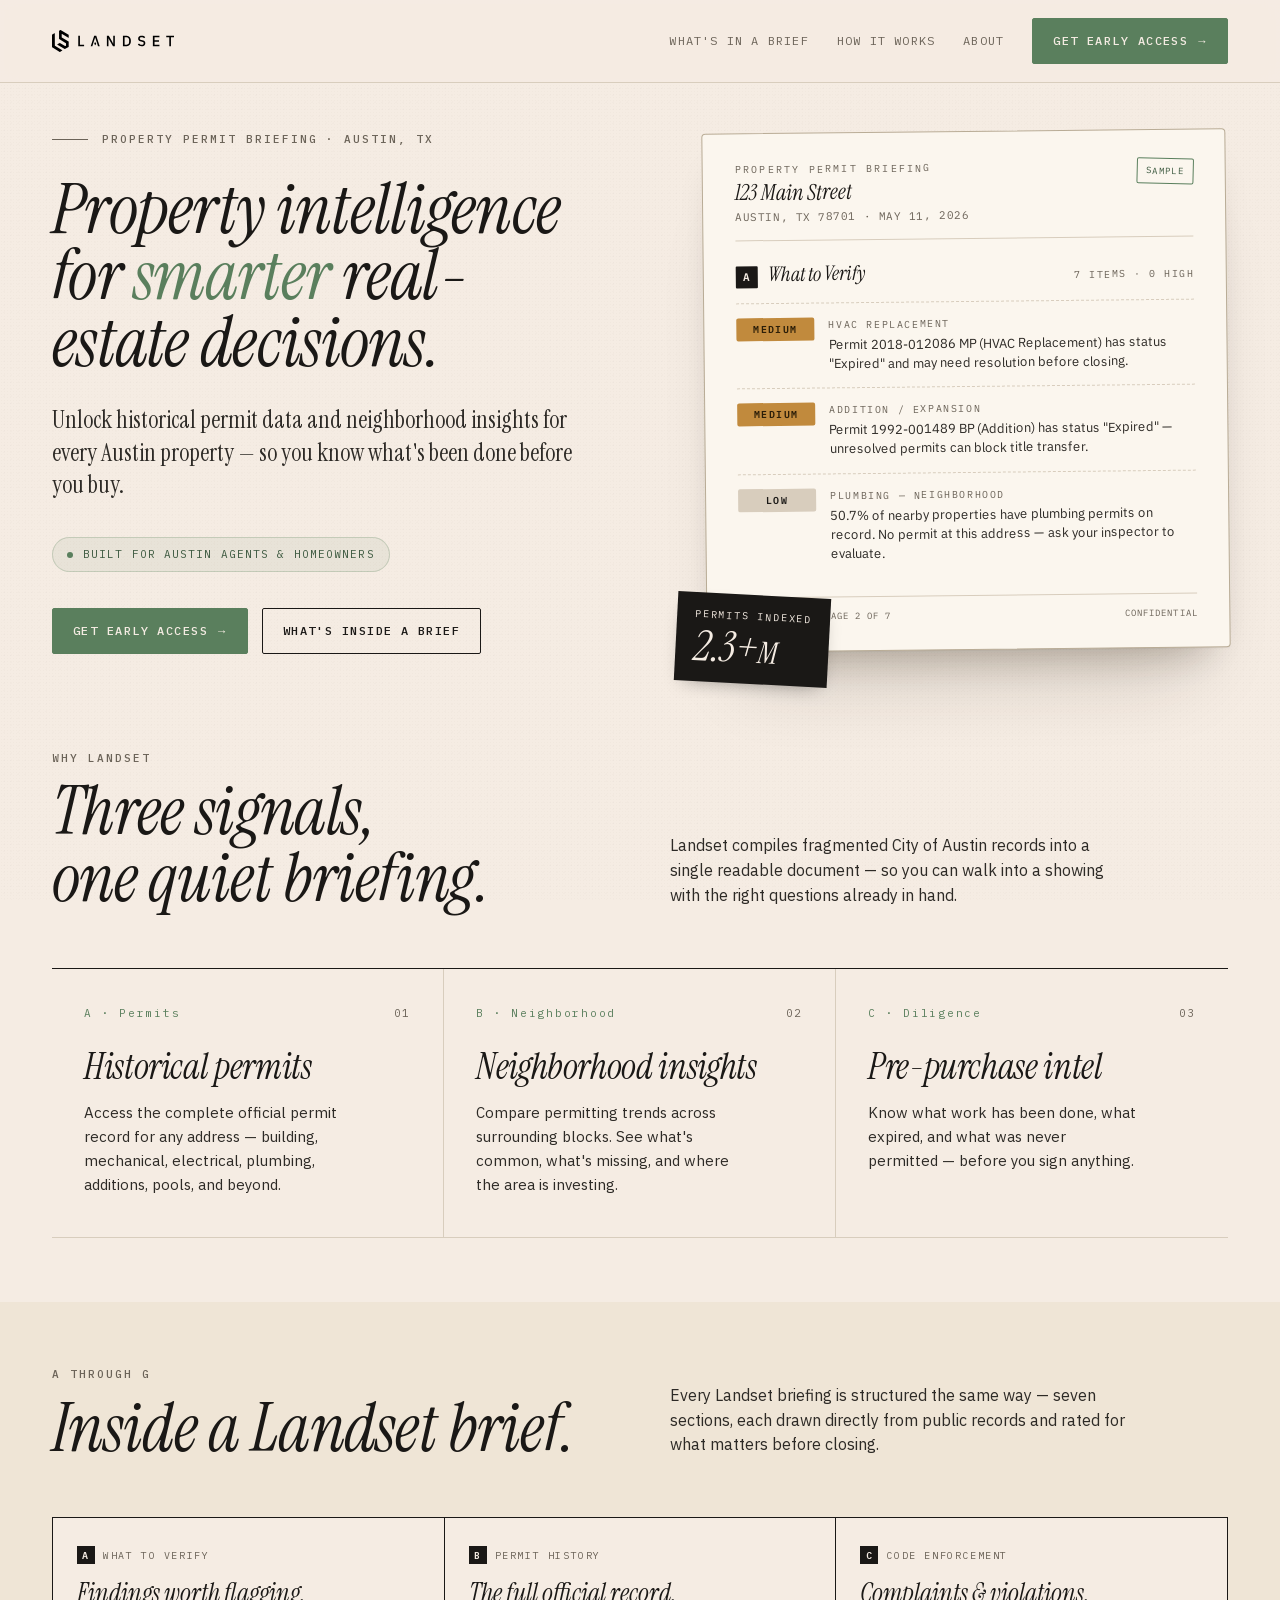
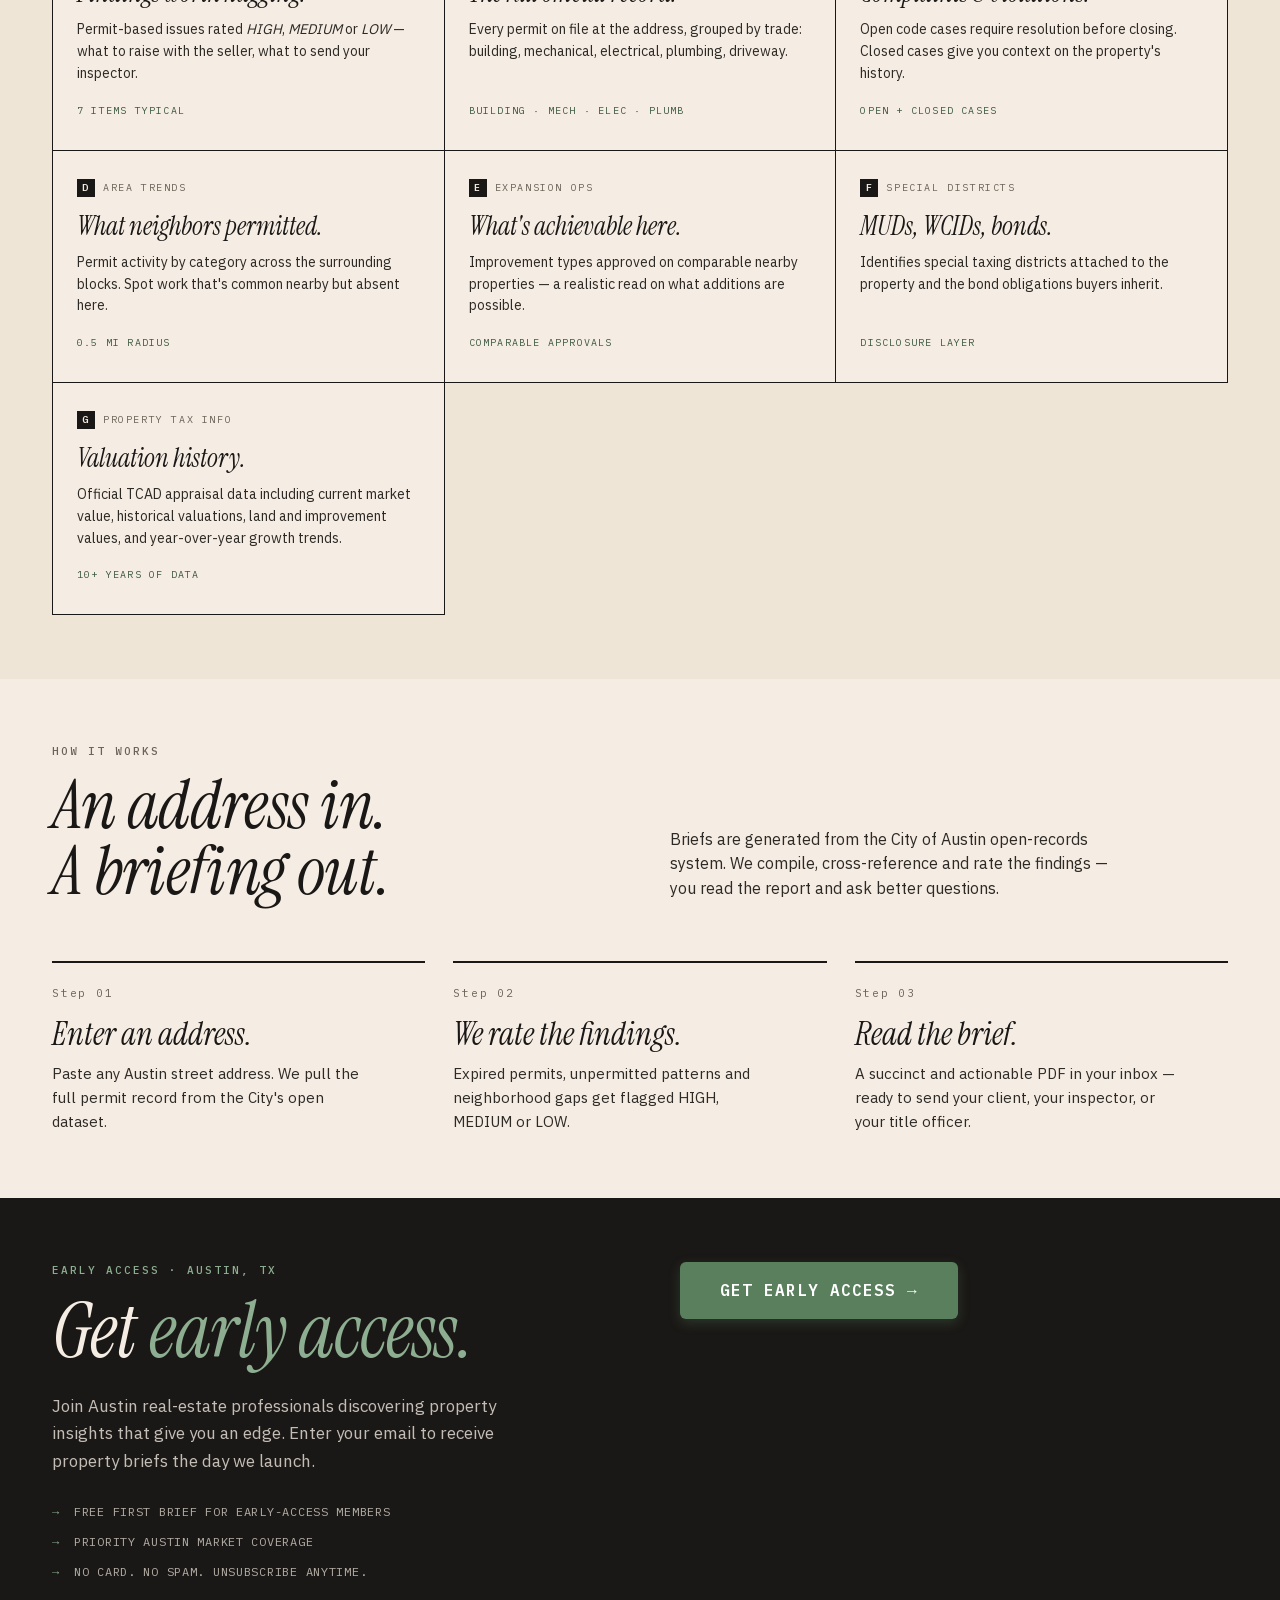
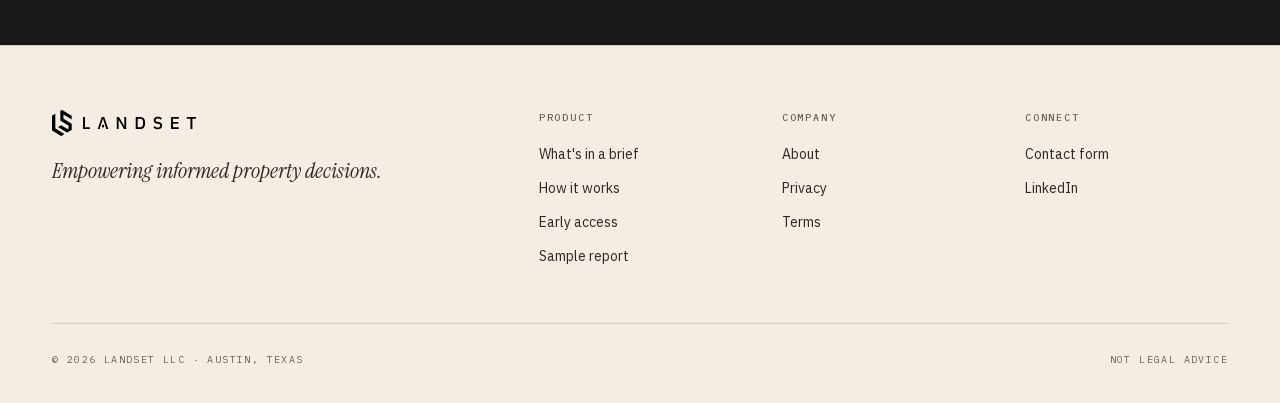
==== commit d3033d0a: "Add Property Tax Information section to website - Add section G for Property Tax Information in repo" ====
--- a/index.html
+++ b/index.html
@@ -1572,7 +1572,7 @@
               </div>
 
               <div class="report-foot">
-                <span>Landset LLC · Page 2 of 6</span>
+                <span>Landset LLC · Page 2 of 7</span>
                 <span>Confidential</span>
               </div>
             </article>
@@ -1626,11 +1626,11 @@
       <div class="wrap">
         <div class="section-head">
           <div>
-            <div class="eyebrow">A through F</div>
+            <div class="eyebrow">A through G</div>
             <h2>Inside a Landset brief.</h2>
           </div>
           <p>
-            Every Landset briefing is structured the same way — six sections, each drawn directly from public records and rated for what matters before closing.
+            Every Landset briefing is structured the same way — seven sections, each drawn directly from public records and rated for what matters before closing.
           </p>
         </div>
 
@@ -1670,6 +1670,12 @@
             <h4>MUDs, WCIDs, bonds.</h4>
             <p>Identifies special taxing districts attached to the property and the bond obligations buyers inherit.</p>
             <div class="mini">Disclosure layer</div>
+          </div>
+          <div class="brief-cell">
+            <div class="id"><span class="letter">G</span> Property Tax Info</div>
+            <h4>Valuation history.</h4>
+            <p>Official TCAD appraisal data including current market value, historical valuations, land and improvement values, and year-over-year growth trends.</p>
+            <div class="mini">10+ years of data</div>
           </div>
         </div>
       </div>
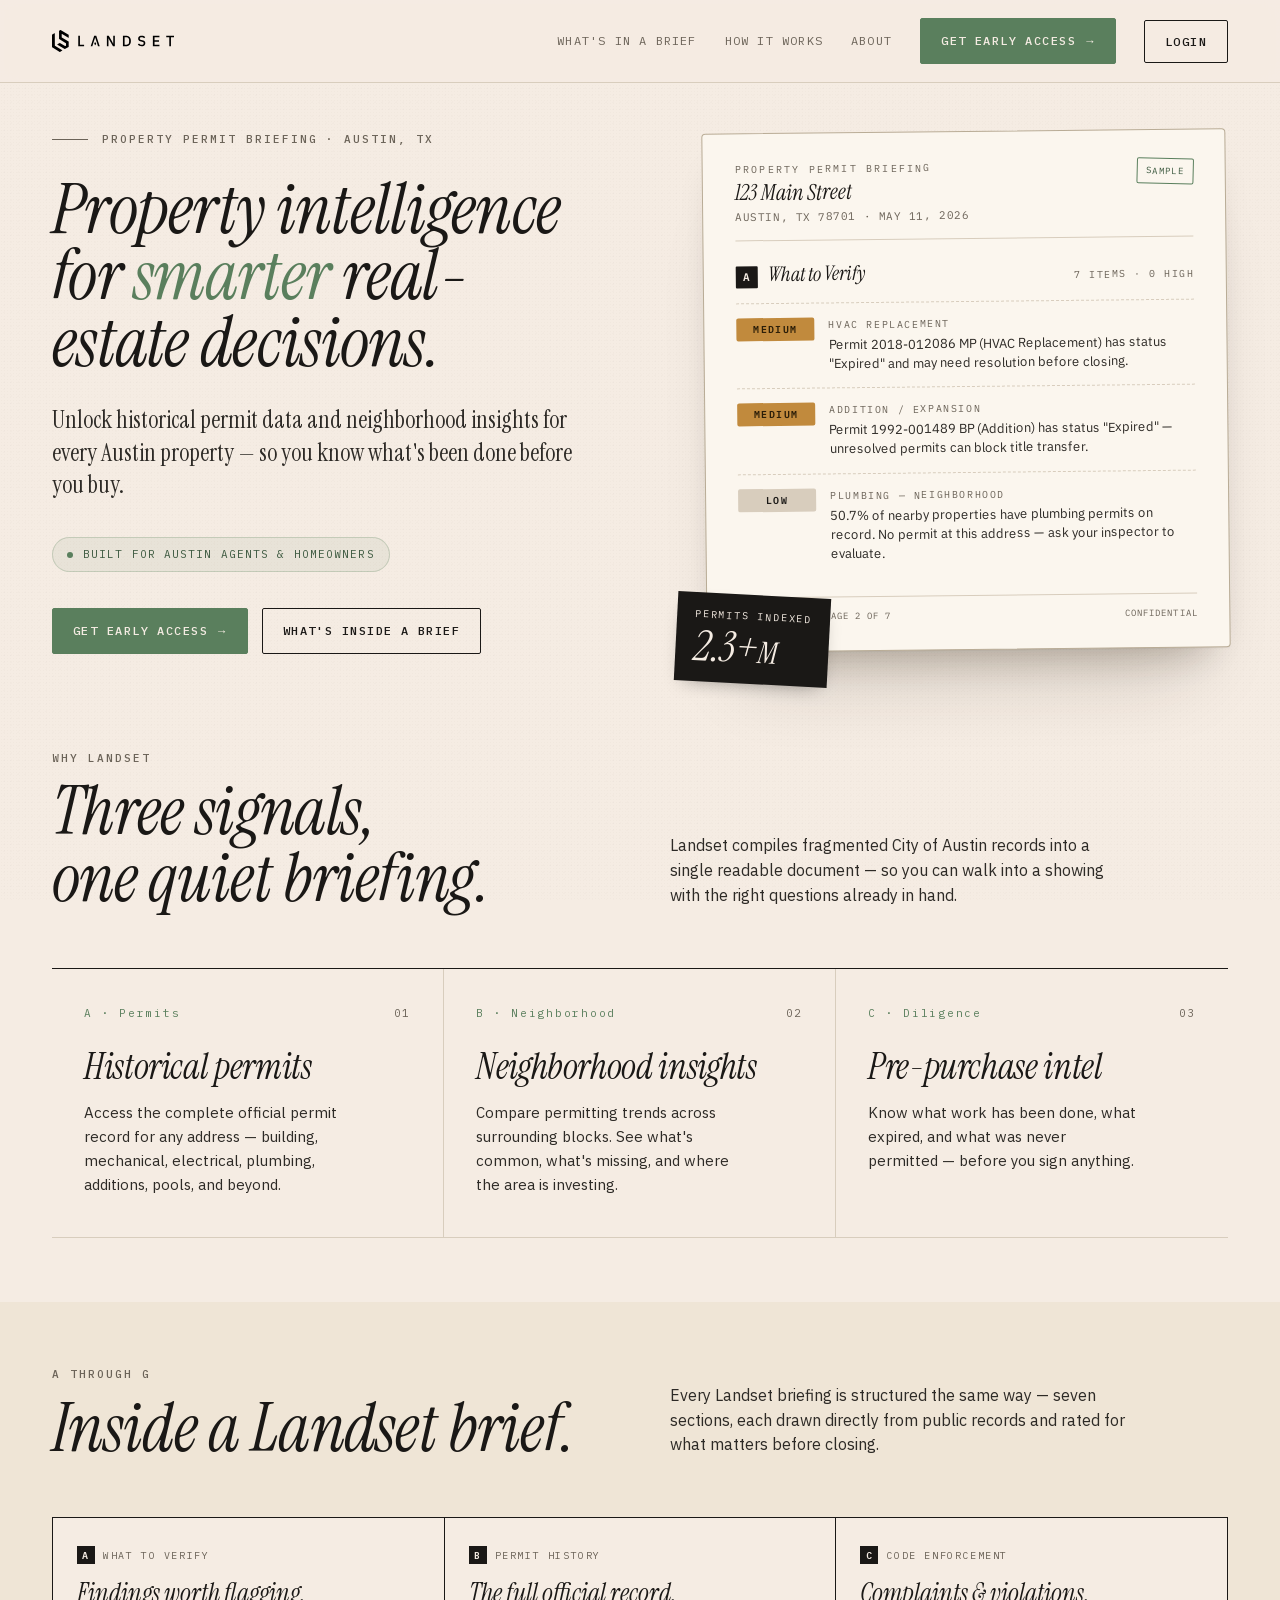
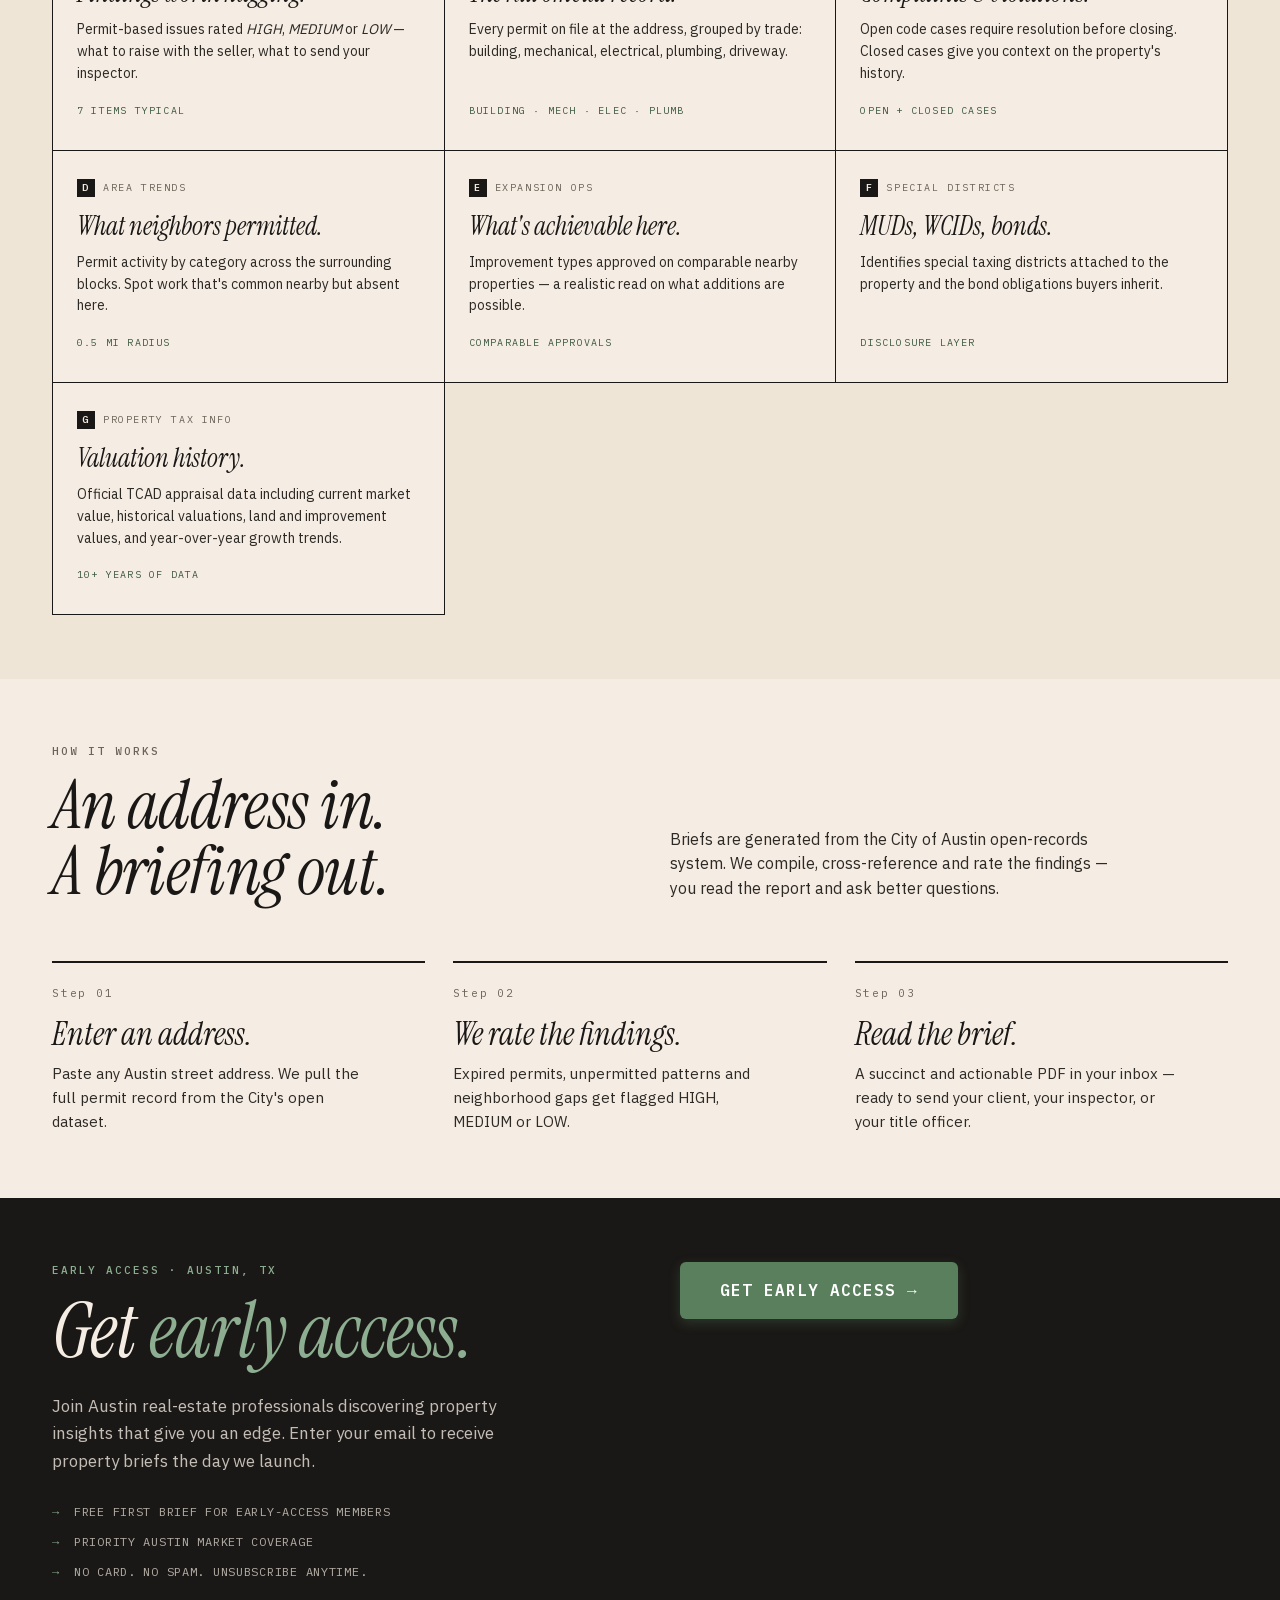
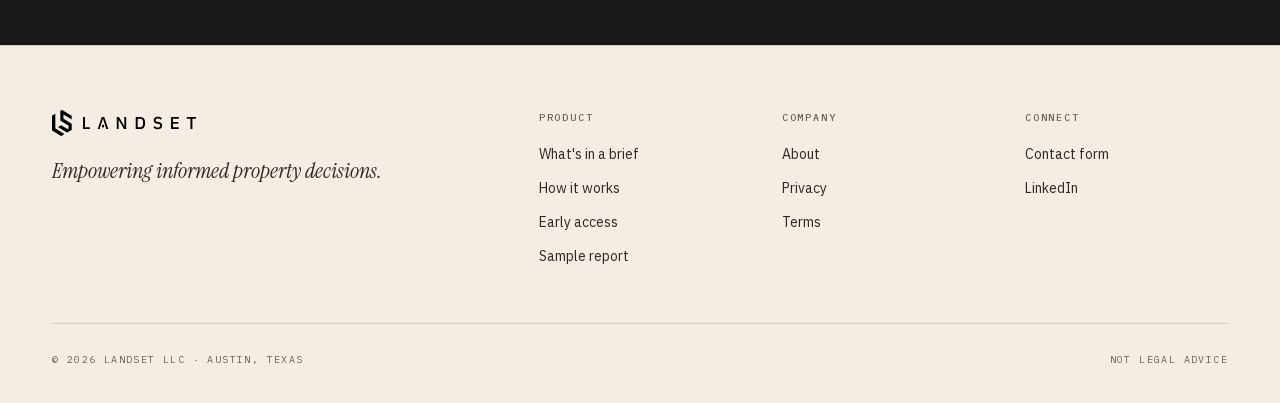
==== commit f8637575: "Add user authentication system with login modal - Add login button in top right navigation - Create " ====
--- a/index.html
+++ b/index.html
@@ -14,7 +14,16 @@
 
   <link rel="preconnect" href="https://fonts.googleapis.com">
   <link rel="preconnect" href="https://fonts.gstatic.com" crossorigin="">
-  <style>/* cyrillic-ext */
+
+<!-- Google Tag Manager -->
+<script>(function(w,d,s,l,i){w[l]=w[l]||[];w[l].push({'gtm.start':
+new Date().getTime(),event:'gtm.js'});var f=d.getElementsByTagName(s)[0],
+j=d.createElement(s),dl=l!='dataLayer'?'&l='+l:'';j.async=true;j.src=
+'https://www.googletagmanager.com/gtm.js?id='+i+dl;f.parentNode.insertBefore(j,f);
+})(window,document,'script','dataLayer','GTM-MMBRW34X');</script>
+<!-- End Google Tag Manager -->
+
+<style>/* cyrillic-ext */
 @font-face {
   font-family: 'IBM Plex Mono';
   font-style: normal;
@@ -514,7 +523,6 @@
   </style>
 
   <!-- React + Babel for the interactive form / Tweaks -->
-  
   
   
 
@@ -692,6 +700,196 @@
     .btn .arrow { transition: transform .18s; }
     .btn:hover .arrow { transform: translateX(3px); }
 
+    /* ===== User Dropdown ===== */
+    .user-dropdown {
+      position: relative;
+    }
+    .user-dropdown-toggle {
+      display: flex;
+      align-items: center;
+      gap: 8px;
+    }
+    .dropdown-arrow {
+      font-size: 10px;
+      transition: transform .2s;
+    }
+    .user-dropdown.active .dropdown-arrow {
+      transform: rotate(180deg);
+    }
+    .user-dropdown-menu {
+      position: absolute;
+      top: calc(100% + 8px);
+      right: 0;
+      background: var(--paper);
+      border: 1px solid var(--rule);
+      border-radius: 2px;
+      padding: 8px 0;
+      min-width: 160px;
+      opacity: 0;
+      visibility: hidden;
+      transform: translateY(-8px);
+      transition: all .2s ease;
+      box-shadow: 0 4px 12px rgba(0, 0, 0, 0.08);
+      z-index: 100;
+    }
+    .user-dropdown.active .user-dropdown-menu {
+      opacity: 1;
+      visibility: visible;
+      transform: translateY(0);
+    }
+    .user-dropdown-menu a {
+      display: block;
+      padding: 10px 20px;
+      font-family: var(--mono);
+      font-size: 12px;
+      letter-spacing: 0.1em;
+      text-transform: uppercase;
+      color: var(--mute);
+      text-decoration: none;
+      transition: all .15s;
+    }
+    .user-dropdown-menu a:hover {
+      color: var(--ink);
+      background: rgba(90, 127, 93, 0.05);
+    }
+
+    /* ===== Login Modal ===== */
+    .modal-overlay {
+      position: fixed;
+      top: 0;
+      left: 0;
+      right: 0;
+      bottom: 0;
+      background: rgba(0, 0, 0, 0.5);
+      display: flex;
+      align-items: center;
+      justify-content: center;
+      z-index: 1000;
+      opacity: 0;
+      visibility: hidden;
+      transition: all .25s ease;
+      padding: 20px;
+    }
+    .modal-overlay.active {
+      opacity: 1;
+      visibility: visible;
+    }
+    .modal {
+      background: var(--paper);
+      border-radius: 4px;
+      padding: 40px;
+      max-width: 450px;
+      width: 100%;
+      position: relative;
+      transform: scale(0.95);
+      transition: transform .25s ease;
+      box-shadow: 0 20px 60px rgba(0, 0, 0, 0.2);
+    }
+    .modal-overlay.active .modal {
+      transform: scale(1);
+    }
+    .modal-close {
+      position: absolute;
+      top: 16px;
+      right: 16px;
+      background: none;
+      border: none;
+      font-size: 24px;
+      color: var(--mute);
+      cursor: pointer;
+      padding: 4px 8px;
+      line-height: 1;
+      transition: color .2s;
+    }
+    .modal-close:hover {
+      color: var(--ink);
+    }
+    .modal-title {
+      font-family: var(--sans);
+      font-size: 28px;
+      font-weight: 600;
+      color: var(--ink);
+      margin: 0 0 8px;
+    }
+    .modal-subtitle {
+      font-size: 14px;
+      color: var(--mute);
+      margin: 0 0 32px;
+    }
+    .form-group {
+      margin-bottom: 20px;
+    }
+    .form-label {
+      display: block;
+      font-family: var(--mono);
+      font-size: 11px;
+      font-weight: 500;
+      letter-spacing: 0.1em;
+      text-transform: uppercase;
+      color: var(--ink);
+      margin-bottom: 8px;
+    }
+    .form-input {
+      width: 100%;
+      padding: 12px 16px;
+      font-family: var(--sans);
+      font-size: 14px;
+      border: 1px solid var(--rule);
+      border-radius: 2px;
+      background: var(--paper);
+      color: var(--ink);
+      transition: border-color .2s;
+      box-sizing: border-box;
+    }
+    .form-input:focus {
+      outline: none;
+      border-color: var(--sage);
+    }
+    .form-input::placeholder {
+      color: var(--mute);
+      opacity: 0.5;
+    }
+    .form-actions {
+      display: flex;
+      gap: 12px;
+      margin-top: 32px;
+    }
+    .form-actions .btn {
+      flex: 1;
+      justify-content: center;
+    }
+    .modal-toggle {
+      text-align: center;
+      margin-top: 24px;
+      font-size: 13px;
+      color: var(--mute);
+    }
+    .modal-toggle button {
+      background: none;
+      border: none;
+      color: var(--sage);
+      cursor: pointer;
+      text-decoration: underline;
+      padding: 0;
+      font-size: inherit;
+    }
+    .modal-toggle button:hover {
+      color: var(--sage-dark);
+    }
+    .form-error {
+      color: #c44;
+      font-size: 12px;
+      margin-top: 8px;
+    }
+    @media (max-width: 720px) {
+      .modal {
+        padding: 32px 24px;
+      }
+      .modal-title {
+        font-size: 24px;
+      }
+    }
+
     /* ===== HERO ===== */
     .hero {
       padding: 48px 0 56px;
@@ -1485,6 +1683,9 @@
 
     gtag('config', 'G-V6GR919718');
   </script>
+
+  <!-- Landset App Styles -->
+  <link rel="stylesheet" href="app/app.css">
 </head>
 <body>
 
@@ -1498,9 +1699,29 @@
         <a href="#how">How it works</a>
         <a href="about.html">About</a>
         <a href="#early-access" class="btn btn-sage">Get early access <span class="arrow">→</span></a>
+
+        <!-- Login Button (shown when not logged in) -->
+        <button id="login-btn" class="btn btn-ghost" style="display: none;">Login</button>
+
+        <!-- User Dropdown (shown when logged in) -->
+        <div id="user-dropdown" class="user-dropdown" style="display: none;">
+          <button class="user-dropdown-toggle btn btn-ghost">
+            <span id="user-name">Account</span>
+            <span class="dropdown-arrow">▼</span>
+          </button>
+          <div class="user-dropdown-menu">
+            <a href="#" id="settings-link">Settings</a>
+            <a href="#" id="logout-link">Logout</a>
+          </div>
+        </div>
       </nav>
     </div>
   </header>
+
+<!-- Google Tag Manager (noscript) -->
+<noscript><iframe src="https://www.googletagmanager.com/ns.html?id=GTM-MMBRW34X"
+height="0" width="0" style="display:none;visibility:hidden"></iframe></noscript>
+<!-- End Google Tag Manager (noscript) -->
 
   <main id="top">
 
@@ -1734,11 +1955,7 @@
           <div id="form-root">
             <button
               class="join-button"
-              data-tally-open="RGbKZ9"
-              data-tally-layout="modal"
-              data-tally-width="600"
-              data-tally-align-left="1"
-              data-tally-hide-title="1"
+              id="cta-get-access-btn"
             >
               GET EARLY ACCESS →
             </button>
@@ -1769,7 +1986,7 @@
           <h5>Company</h5>
           <ul>
             <li><a href="about.html">About</a></li>
-            <li><a href="#">Privacy</a></li>
+            <li><a href="privacy.html">Privacy</a></li>
             <li><a href="terms.html">Terms</a></li>
           </ul>
         </div>
@@ -1844,40 +2061,368 @@
         }
       });
 
-      // Track clicks on the Tally form button
+      // Track registration modal opens
       document.addEventListener('click', function(e) {
-        const tallyButton = e.target.closest('[data-tally-open]');
-        if (tallyButton) {
-          gtag('event', 'get_early_access_form_open', {
+        const accessButton = e.target.closest('a[href="#early-access"], #cta-get-access-btn');
+        if (accessButton) {
+          gtag('event', 'get_early_access_modal_open', {
             'event_category': 'engagement',
-            'event_label': 'tally_form_button',
+            'event_label': 'access_button',
             'location': 'early_access_section'
-          });
-        }
-      });
-
-      // Track Tally form submissions (completions)
-      window.addEventListener('message', function(e) {
-        // Tally sends messages when forms are submitted
-        if (e.data && e.data.event === 'Tally.FormSubmitted') {
-          gtag('event', 'get_early_access_form_completed', {
-            'event_category': 'conversion',
-            'event_label': 'early_access_signup',
-            'location': 'tally_form',
-            'form_id': e.data.formId || 'RGbKZ9'
-          });
-
-          // Also send as a conversion event for better tracking
-          gtag('event', 'conversion', {
-            'send_to': 'G-V6GR919718',
-            'event_category': 'lead_generation',
-            'event_label': 'early_access_completed'
           });
         }
       });
     })();
   </script>
 
-  <script src="https://tally.so/widgets/embed.js"></script>
+  <!-- Login Modal -->
+  <div id="login-modal" class="modal-overlay">
+    <div class="modal">
+      <button class="modal-close" id="modal-close">&times;</button>
+
+      <!-- Login Form -->
+      <form id="login-form" style="display: none;">
+        <h2 class="modal-title">Welcome back</h2>
+        <p class="modal-subtitle">Sign in to your Landset account</p>
+
+        <div class="form-group">
+          <label class="form-label" for="login-email">Email</label>
+          <input type="email" id="login-email" class="form-input" placeholder="you@example.com" required>
+        </div>
+
+        <div class="form-group">
+          <label class="form-label" for="login-password">Password</label>
+          <input type="password" id="login-password" class="form-input" placeholder="Enter your password" required>
+        </div>
+
+        <div id="login-error" class="form-error" style="display: none;"></div>
+
+        <div class="form-actions">
+          <button type="submit" class="btn btn-sage">Sign In</button>
+        </div>
+
+        <div class="modal-toggle">
+          Don't have an account? <button type="button" id="show-signup">Sign up</button>
+        </div>
+      </form>
+
+      <!-- Signup Form -->
+      <form id="signup-form" style="display: none;">
+        <h2 class="modal-title">Create account</h2>
+        <p class="modal-subtitle">Get started with Landset</p>
+
+        <div class="form-group">
+          <label class="form-label" for="signup-name">Full Name</label>
+          <input type="text" id="signup-name" class="form-input" placeholder="John Doe" required>
+        </div>
+
+        <div class="form-group">
+          <label class="form-label" for="signup-email">Email</label>
+          <input type="email" id="signup-email" class="form-input" placeholder="you@example.com" required>
+        </div>
+
+        <div class="form-group">
+          <label class="form-label" for="signup-password">Password</label>
+          <input type="password" id="signup-password" class="form-input" placeholder="Create a password" required>
+        </div>
+
+        <div class="form-group">
+          <label class="form-label" for="signup-phone">Phone Number</label>
+          <input type="tel" id="signup-phone" class="form-input" placeholder="(123) 456-7890">
+        </div>
+
+        <div id="signup-error" class="form-error" style="display: none;"></div>
+
+        <div class="form-actions">
+          <button type="submit" class="btn btn-sage">Create Account</button>
+        </div>
+
+        <div class="modal-toggle">
+          Already have an account? <button type="button" id="show-login">Sign in</button>
+        </div>
+      </form>
+
+      <!-- Settings Form -->
+      <form id="settings-form" style="display: none;">
+        <h2 class="modal-title">Account Settings</h2>
+        <p class="modal-subtitle">Update your information</p>
+
+        <div class="form-group">
+          <label class="form-label" for="settings-name">Full Name</label>
+          <input type="text" id="settings-name" class="form-input" required>
+        </div>
+
+        <div class="form-group">
+          <label class="form-label" for="settings-email">Email</label>
+          <input type="email" id="settings-email" class="form-input" required>
+        </div>
+
+        <div class="form-group">
+          <label class="form-label" for="settings-phone">Phone Number</label>
+          <input type="tel" id="settings-phone" class="form-input">
+        </div>
+
+        <div id="settings-error" class="form-error" style="display: none;"></div>
+
+        <div class="form-actions">
+          <button type="button" class="btn btn-ghost" id="settings-cancel">Cancel</button>
+          <button type="submit" class="btn btn-sage">Save Changes</button>
+        </div>
+      </form>
+    </div>
+  </div>
+
+  <!-- Login/Auth UI Script -->
+  <script>
+    (function() {
+      // State
+      let currentUser = null;
+      let currentView = 'login'; // 'login', 'signup', or 'settings'
+
+      // Elements
+      const loginBtn = document.getElementById('login-btn');
+      const userDropdown = document.getElementById('user-dropdown');
+      const userNameEl = document.getElementById('user-name');
+      const modalOverlay = document.getElementById('login-modal');
+      const modalClose = document.getElementById('modal-close');
+
+      const loginForm = document.getElementById('login-form');
+      const signupForm = document.getElementById('signup-form');
+      const settingsForm = document.getElementById('settings-form');
+
+      const showSignupBtn = document.getElementById('show-signup');
+      const showLoginBtn = document.getElementById('show-login');
+      const settingsLink = document.getElementById('settings-link');
+      const logoutLink = document.getElementById('logout-link');
+      const settingsCancel = document.getElementById('settings-cancel');
+
+      // Check if user is already logged in (from localStorage)
+      function checkAuth() {
+        const savedUser = localStorage.getItem('landset_user');
+        if (savedUser) {
+          try {
+            currentUser = JSON.parse(savedUser);
+            updateUIForLoggedIn();
+          } catch (e) {
+            localStorage.removeItem('landset_user');
+          }
+        } else {
+          updateUIForLoggedOut();
+        }
+      }
+
+      // Update UI when logged in
+      function updateUIForLoggedIn() {
+        loginBtn.style.display = 'none';
+        userDropdown.style.display = 'block';
+        if (currentUser && currentUser.name) {
+          userNameEl.textContent = currentUser.name.split(' ')[0];
+        }
+      }
+
+      // Update UI when logged out
+      function updateUIForLoggedOut() {
+        loginBtn.style.display = 'inline-flex';
+        userDropdown.style.display = 'none';
+      }
+
+      // Show modal with specific view
+      function showModal(view) {
+        currentView = view;
+        loginForm.style.display = 'none';
+        signupForm.style.display = 'none';
+        settingsForm.style.display = 'none';
+
+        if (view === 'login') {
+          loginForm.style.display = 'block';
+        } else if (view === 'signup') {
+          signupForm.style.display = 'block';
+        } else if (view === 'settings') {
+          settingsForm.style.display = 'block';
+          // Pre-fill settings form with current user data
+          if (currentUser) {
+            document.getElementById('settings-name').value = currentUser.name || '';
+            document.getElementById('settings-email').value = currentUser.email || '';
+            document.getElementById('settings-phone').value = currentUser.phone || '';
+          }
+        }
+
+        modalOverlay.classList.add('active');
+        document.body.style.overflow = 'hidden';
+      }
+
+      // Hide modal
+      function hideModal() {
+        modalOverlay.classList.remove('active');
+        document.body.style.overflow = '';
+        // Clear forms
+        loginForm.reset();
+        signupForm.reset();
+        // Clear errors
+        document.getElementById('login-error').style.display = 'none';
+        document.getElementById('signup-error').style.display = 'none';
+        document.getElementById('settings-error').style.display = 'none';
+      }
+
+      // Toggle user dropdown
+      function toggleDropdown() {
+        userDropdown.classList.toggle('active');
+      }
+
+      // Close dropdown when clicking outside
+      document.addEventListener('click', function(e) {
+        if (userDropdown && !userDropdown.contains(e.target)) {
+          userDropdown.classList.remove('active');
+        }
+      });
+
+      // Event Listeners
+      loginBtn.addEventListener('click', () => showModal('login'));
+      modalClose.addEventListener('click', hideModal);
+      modalOverlay.addEventListener('click', function(e) {
+        if (e.target === modalOverlay) {
+          hideModal();
+        }
+      });
+
+      showSignupBtn.addEventListener('click', () => showModal('signup'));
+      showLoginBtn.addEventListener('click', () => showModal('login'));
+
+      // User dropdown toggle
+      const dropdownToggle = document.querySelector('.user-dropdown-toggle');
+      if (dropdownToggle) {
+        dropdownToggle.addEventListener('click', toggleDropdown);
+      }
+
+      settingsLink.addEventListener('click', (e) => {
+        e.preventDefault();
+        userDropdown.classList.remove('active');
+        showModal('settings');
+      });
+
+      logoutLink.addEventListener('click', (e) => {
+        e.preventDefault();
+        currentUser = null;
+        localStorage.removeItem('landset_user');
+        updateUIForLoggedOut();
+        userDropdown.classList.remove('active');
+        // Optional: Show a confirmation message
+        alert('You have been logged out successfully');
+      });
+
+      settingsCancel.addEventListener('click', hideModal);
+
+      // Form submissions
+      loginForm.addEventListener('submit', function(e) {
+        e.preventDefault();
+        const email = document.getElementById('login-email').value;
+        const password = document.getElementById('login-password').value;
+
+        // Basic validation
+        if (!email || !password) {
+          showError('login-error', 'Please enter both email and password');
+          return;
+        }
+
+        // Simulate login (replace with actual API call)
+        // For now, just check if there's a saved user with this email
+        const savedUser = localStorage.getItem('landset_user');
+        if (savedUser) {
+          try {
+            const user = JSON.parse(savedUser);
+            if (user.email === email) {
+              currentUser = user;
+              updateUIForLoggedIn();
+              hideModal();
+              return;
+            }
+          } catch (e) {}
+        }
+
+        showError('login-error', 'Invalid email or password');
+      });
+
+      signupForm.addEventListener('submit', function(e) {
+        e.preventDefault();
+        const name = document.getElementById('signup-name').value;
+        const email = document.getElementById('signup-email').value;
+        const password = document.getElementById('signup-password').value;
+        const phone = document.getElementById('signup-phone').value;
+
+        // Basic validation
+        if (!name || !email || !password) {
+          showError('signup-error', 'Please fill in all required fields');
+          return;
+        }
+
+        // Create user object
+        currentUser = {
+          name: name,
+          email: email,
+          phone: phone,
+          createdAt: new Date().toISOString()
+        };
+
+        // Save to localStorage (replace with actual API call)
+        localStorage.setItem('landset_user', JSON.stringify(currentUser));
+
+        updateUIForLoggedIn();
+        hideModal();
+
+        // Optional: Show success message
+        setTimeout(() => {
+          alert('Account created successfully! Welcome to Landset.');
+        }, 300);
+      });
+
+      settingsForm.addEventListener('submit', function(e) {
+        e.preventDefault();
+        const name = document.getElementById('settings-name').value;
+        const email = document.getElementById('settings-email').value;
+        const phone = document.getElementById('settings-phone').value;
+
+        // Basic validation
+        if (!name || !email) {
+          showError('settings-error', 'Name and email are required');
+          return;
+        }
+
+        // Update user object
+        currentUser = {
+          ...currentUser,
+          name: name,
+          email: email,
+          phone: phone,
+          updatedAt: new Date().toISOString()
+        };
+
+        // Save to localStorage (replace with actual API call)
+        localStorage.setItem('landset_user', JSON.stringify(currentUser));
+
+        updateUIForLoggedIn();
+        hideModal();
+
+        // Optional: Show success message
+        setTimeout(() => {
+          alert('Settings updated successfully!');
+        }, 300);
+      });
+
+      // Helper function to show errors
+      function showError(elementId, message) {
+        const errorEl = document.getElementById(elementId);
+        errorEl.textContent = message;
+        errorEl.style.display = 'block';
+      }
+
+      // Initialize
+      checkAuth();
+    })();
+  </script>
+
+  <!-- Landset App Scripts -->
+  <script src="app/api.js"></script>
+  <script src="app/auth.js"></script>
+  <script src="app/utils.js"></script>
 
 </body></html>
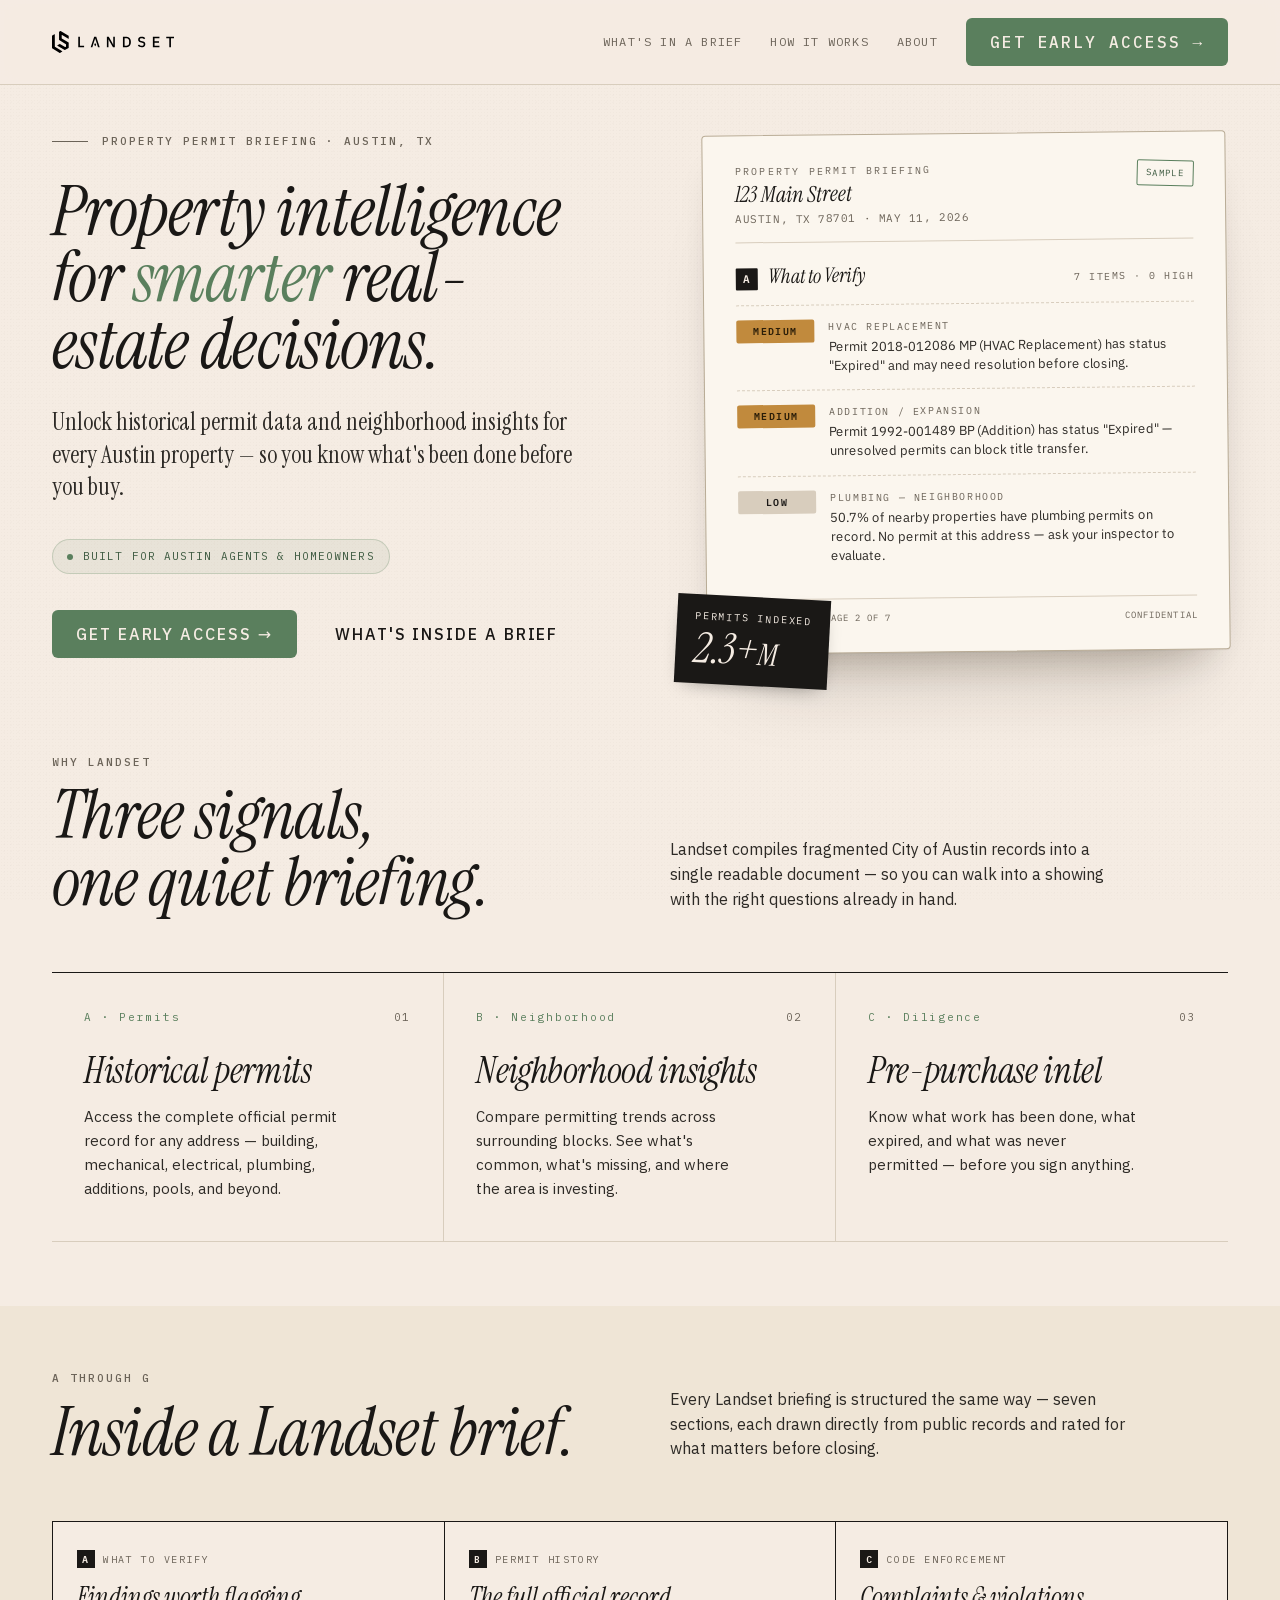
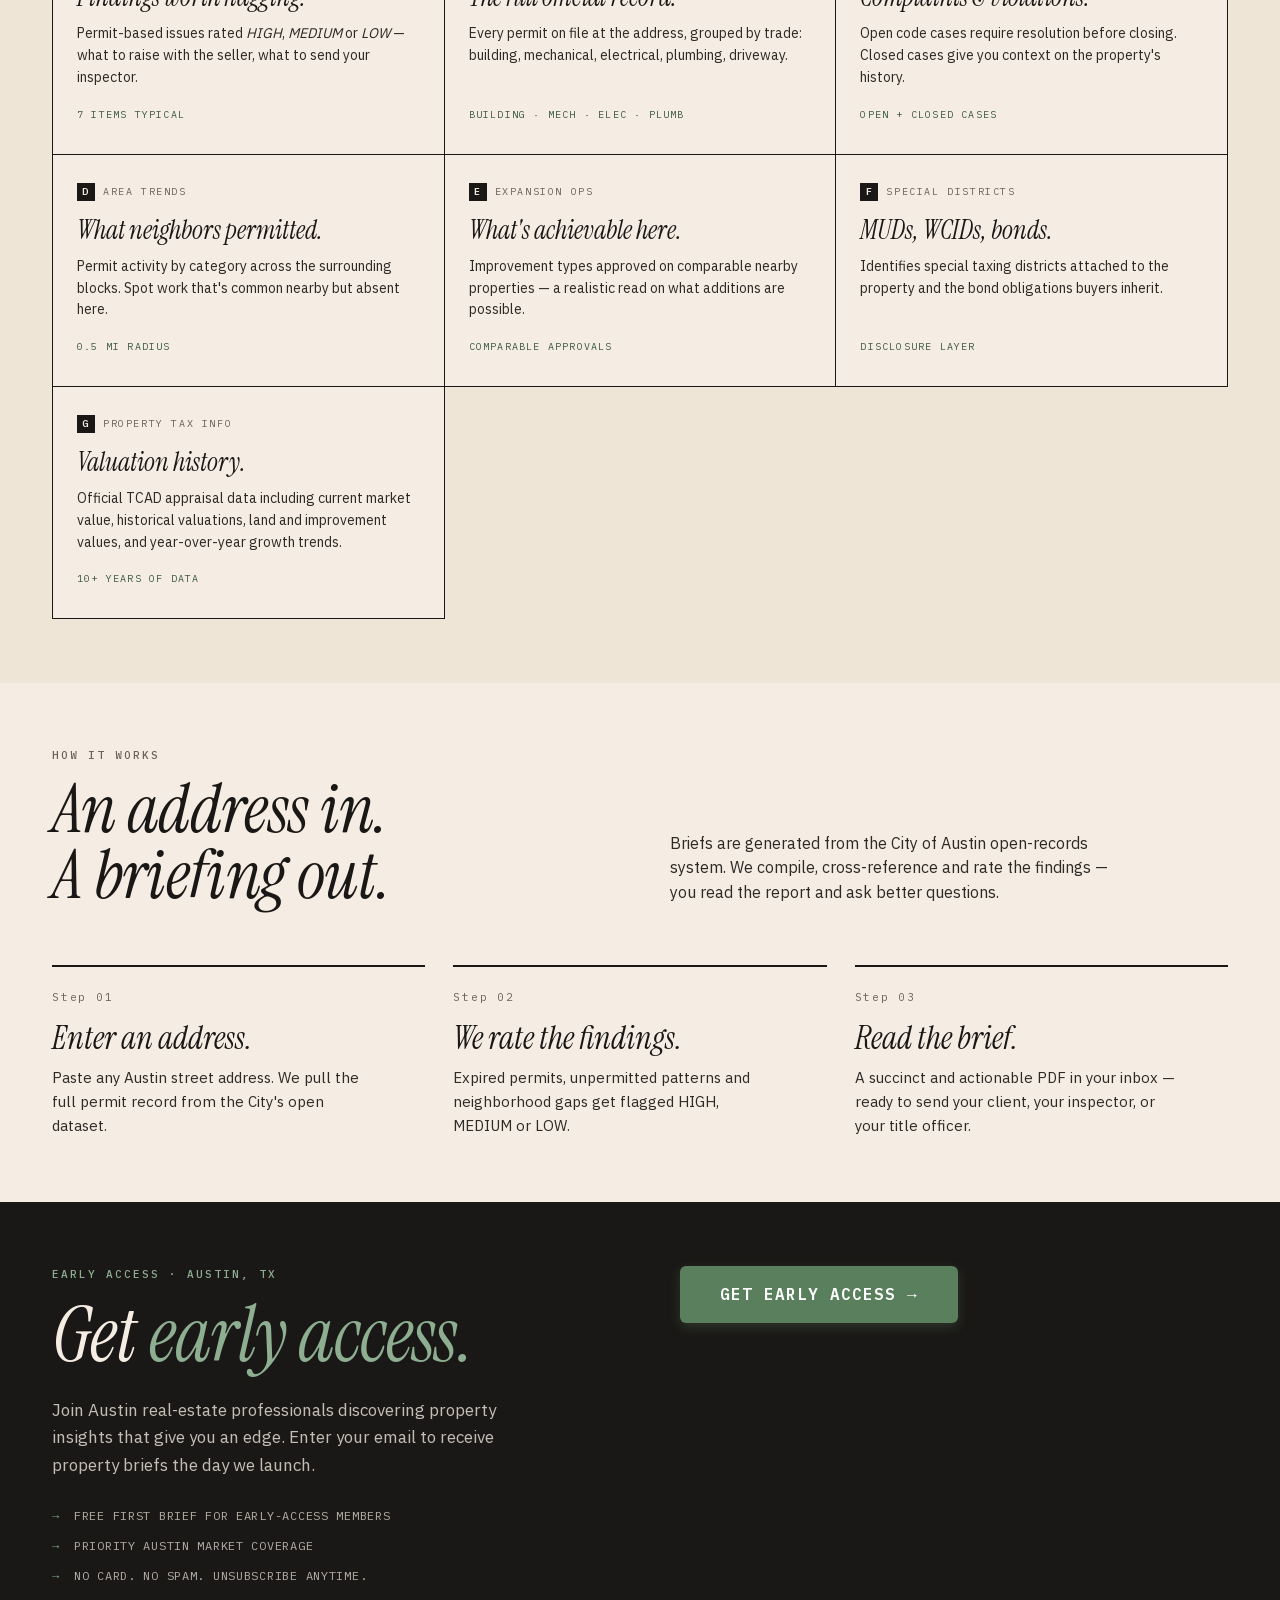
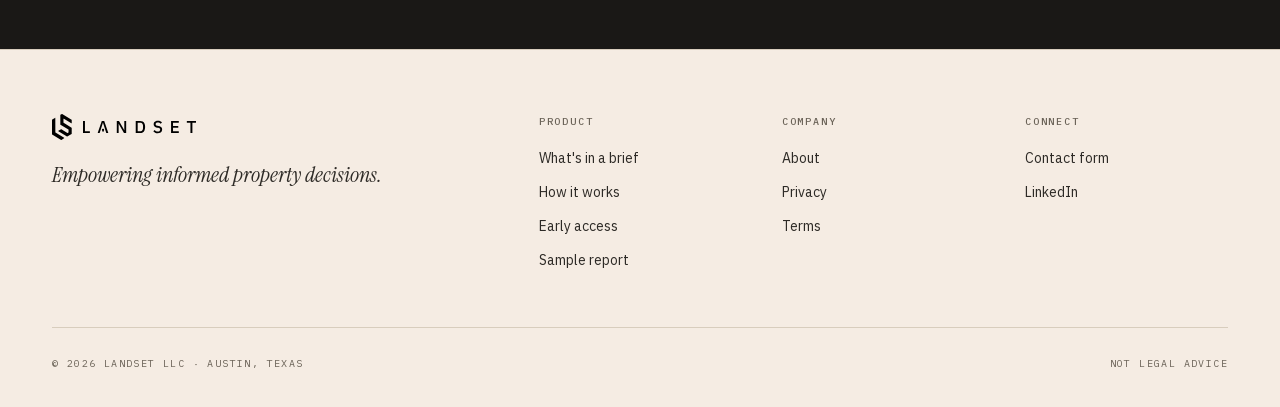
==== commit 3adb1d58: "Add authentication feature flag system Features: - Feature flag system (app/config.js) to control au" ====
--- a/index.html
+++ b/index.html
@@ -1710,7 +1710,8 @@
             <span class="dropdown-arrow">▼</span>
           </button>
           <div class="user-dropdown-menu">
-            <a href="#" id="settings-link">Settings</a>
+            <a href="request-report.html">Request Report</a>
+            <a href="account.html">Settings</a>
             <a href="#" id="logout-link">Logout</a>
           </div>
         </div>
@@ -2172,6 +2173,60 @@
     </div>
   </div>
 
+  <!-- Tally Form Modal -->
+  <div id="tally-modal" class="modal-overlay">
+    <div class="modal" style="max-width: 600px;">
+      <button id="tally-modal-close" class="modal-close">&times;</button>
+      <h2 class="modal-title">Get Early Access</h2>
+      <p class="modal-subtitle">Join the waitlist for property intelligence that gives you an edge.</p>
+      <div style="margin-top: 24px;">
+        <iframe
+          data-tally-src="https://tally.so/embed/RGbKZ9?alignLeft=1&hideTitle=1&transparentBackground=1&dynamicHeight=1"
+          loading="lazy"
+          width="100%"
+          height="450"
+          frameborder="0"
+          marginheight="0"
+          marginwidth="0"
+          title="Get Early Access">
+        </iframe>
+      </div>
+    </div>
+  </div>
+
+  <!-- Load config first so feature flags are available -->
+  <script src="app/config.js"></script>
+
+  <!-- Tally Modal Script -->
+  <script>
+    // Setup Tally modal close handlers
+    document.addEventListener('DOMContentLoaded', function() {
+      const tallyModal = document.getElementById('tally-modal');
+      const tallyClose = document.getElementById('tally-modal-close');
+      const tallyOverlay = tallyModal?.querySelector('.modal-overlay');
+
+      if (tallyClose) {
+        tallyClose.addEventListener('click', closeTallyModal);
+      }
+
+      // Close on overlay click
+      if (tallyModal) {
+        tallyModal.addEventListener('click', function(e) {
+          if (e.target === tallyModal) {
+            closeTallyModal();
+          }
+        });
+      }
+
+      // Close on ESC key
+      document.addEventListener('keydown', function(e) {
+        if (e.key === 'Escape' && tallyModal?.classList.contains('active')) {
+          closeTallyModal();
+        }
+      });
+    });
+  </script>
+
   <!-- Login/Auth UI Script -->
   <script>
     (function() {
@@ -2192,12 +2247,21 @@
 
       const showSignupBtn = document.getElementById('show-signup');
       const showLoginBtn = document.getElementById('show-login');
-      const settingsLink = document.getElementById('settings-link');
       const logoutLink = document.getElementById('logout-link');
       const settingsCancel = document.getElementById('settings-cancel');
 
       // Check if user is already logged in (from localStorage)
       function checkAuth() {
+        // Only check auth if feature is enabled
+        const authEnabled = window.LandsetConfig?.isFeatureEnabled('AUTH_ENABLED');
+
+        if (!authEnabled) {
+          // Auth disabled - hide all auth UI
+          loginBtn.style.display = 'none';
+          userDropdown.style.display = 'none';
+          return;
+        }
+
         const savedUser = localStorage.getItem('landset_user');
         if (savedUser) {
           try {
@@ -2293,12 +2357,6 @@
       if (dropdownToggle) {
         dropdownToggle.addEventListener('click', toggleDropdown);
       }
-
-      settingsLink.addEventListener('click', (e) => {
-        e.preventDefault();
-        userDropdown.classList.remove('active');
-        showModal('settings');
-      });
 
       logoutLink.addEventListener('click', (e) => {
         e.preventDefault();
@@ -2425,4 +2483,9 @@
   <script src="app/auth.js"></script>
   <script src="app/utils.js"></script>
 
+  <!-- Tally Forms Embed -->
+  <script>
+    var d=document,w="https://tally.so/widgets/embed.js",v=function(){"undefined"!=typeof Tally?Tally.loadEmbeds():d.querySelectorAll("iframe[data-tally-src]:not([src])").forEach((function(e){e.src=e.dataset.tallySrc}))};if("undefined"!=typeof Tally)v();else if(d.querySelector('script[src="'+w+'"]')==null){var s=d.createElement("script");s.src=w,s.onload=v,s.onerror=v,d.body.appendChild(s);}
+  </script>
+
 </body></html>
--- a/app/app.css
+++ b/app/app.css
@@ -0,0 +1,505 @@
+/**
+ * Landset App Styles
+ * Styles for authentication modal, report form, and UI components
+ */
+
+/* ────────────────────────────────────────────────────────────────────────── */
+/* Authentication Modal */
+/* ────────────────────────────────────────────────────────────────────────── */
+
+.auth-modal {
+  position: fixed;
+  top: 0;
+  left: 0;
+  width: 100%;
+  height: 100%;
+  z-index: 10000;
+}
+
+.auth-modal-overlay {
+  position: absolute;
+  top: 0;
+  left: 0;
+  width: 100%;
+  height: 100%;
+  background: rgba(0, 0, 0, 0.5);
+  backdrop-filter: blur(4px);
+}
+
+.auth-modal-content {
+  position: relative;
+  max-width: 450px;
+  margin: 5vh auto;
+  background: white;
+  border-radius: 12px;
+  padding: 2.5rem 2rem;
+  box-shadow: 0 20px 60px rgba(0, 0, 0, 0.3);
+  max-height: 85vh;
+  overflow-y: auto;
+  -webkit-overflow-scrolling: touch;
+}
+
+.auth-modal-close {
+  position: absolute;
+  top: 1rem;
+  right: 1rem;
+  background: none;
+  border: none;
+  font-size: 2rem;
+  line-height: 1;
+  color: #666;
+  cursor: pointer;
+  padding: 0;
+  width: 32px;
+  height: 32px;
+  display: flex;
+  align-items: center;
+  justify-content: center;
+  border-radius: 4px;
+  transition: background 0.2s, color 0.2s;
+}
+
+.auth-modal-close:hover {
+  background: #f0f0f0;
+  color: #333;
+}
+
+.auth-modal-header {
+  text-align: center;
+  margin-bottom: 2rem;
+}
+
+.auth-modal-header h2 {
+  margin: 0 0 0.5rem;
+  font-size: 1.75rem;
+  color: #1a1a1a;
+}
+
+.auth-modal-subtitle {
+  margin: 0;
+  color: #666;
+  font-size: 0.95rem;
+}
+
+.auth-tabs {
+  display: flex;
+  gap: 0.5rem;
+  margin-bottom: 2rem;
+  border-bottom: 2px solid #e0e0e0;
+}
+
+.auth-tab {
+  flex: 1;
+  padding: 0.75rem 1rem;
+  background: none;
+  border: none;
+  border-bottom: 3px solid transparent;
+  margin-bottom: -2px;
+  color: #666;
+  font-size: 1rem;
+  font-weight: 500;
+  cursor: pointer;
+  transition: all 0.2s;
+}
+
+.auth-tab:hover {
+  color: #333;
+}
+
+.auth-tab.active {
+  color: #5A7F5D;
+  border-bottom-color: #5A7F5D;
+}
+
+.auth-error {
+  padding: 1rem;
+  background: #fee;
+  border: 1px solid #fcc;
+  border-radius: 6px;
+  color: #c33;
+  margin-bottom: 1.5rem;
+  font-size: 0.9rem;
+  line-height: 1.4;
+}
+
+/* ────────────────────────────────────────────────────────────────────────── */
+/* Forms */
+/* ────────────────────────────────────────────────────────────────────────── */
+
+.form-group {
+  margin-bottom: 1.25rem;
+}
+
+.form-group label {
+  display: block;
+  margin-bottom: 0.5rem;
+  color: #333;
+  font-weight: 500;
+  font-size: 0.9rem;
+}
+
+.form-group input,
+.form-group select,
+.form-group textarea {
+  width: 100%;
+  padding: 0.75rem;
+  border: 1px solid #ddd;
+  border-radius: 6px;
+  font-size: 1rem;
+  font-family: inherit;
+  transition: border-color 0.2s, box-shadow 0.2s;
+  box-sizing: border-box;
+}
+
+.form-group input:focus,
+.form-group select:focus,
+.form-group textarea:focus {
+  outline: none;
+  border-color: #5A7F5D;
+  box-shadow: 0 0 0 3px rgba(90, 127, 93, 0.1);
+}
+
+.form-group input::placeholder {
+  color: #999;
+}
+
+.form-help {
+  display: block;
+  margin-top: 0.4rem;
+  color: #666;
+  font-size: 0.85rem;
+  line-height: 1.4;
+}
+
+.form-error {
+  margin-top: 0.4rem;
+  color: #c33;
+  font-size: 0.85rem;
+}
+
+/* ────────────────────────────────────────────────────────────────────────── */
+/* Buttons */
+/* ────────────────────────────────────────────────────────────────────────── */
+
+.btn {
+  display: inline-block;
+  padding: 0.75rem 1.5rem;
+  border: none;
+  border-radius: 6px;
+  font-size: 1rem;
+  font-weight: 500;
+  text-align: center;
+  cursor: pointer;
+  transition: all 0.2s;
+  text-decoration: none;
+  font-family: inherit;
+}
+
+.btn-primary {
+  background: #5A7F5D;
+  color: white;
+}
+
+.btn-primary:hover:not(:disabled) {
+  background: #4a6f4d;
+  transform: translateY(-1px);
+  box-shadow: 0 4px 12px rgba(90, 127, 93, 0.3);
+}
+
+.btn-primary:active:not(:disabled) {
+  transform: translateY(0);
+}
+
+.btn:disabled {
+  opacity: 0.6;
+  cursor: not-allowed;
+}
+
+.btn-block {
+  width: 100%;
+  display: block;
+}
+
+.btn-secondary {
+  background: #f5f5f5;
+  color: #333;
+}
+
+.btn-secondary:hover:not(:disabled) {
+  background: #e5e5e5;
+}
+
+/* ────────────────────────────────────────────────────────────────────────── */
+/* Loading Overlay */
+/* ────────────────────────────────────────────────────────────────────────── */
+
+.loading-overlay {
+  position: fixed;
+  top: 0;
+  left: 0;
+  width: 100%;
+  height: 100%;
+  background: rgba(255, 255, 255, 0.95);
+  backdrop-filter: blur(4px);
+  z-index: 9999;
+  display: flex;
+  flex-direction: column;
+  align-items: center;
+  justify-content: center;
+}
+
+.spinner {
+  border: 4px solid #f3f3f3;
+  border-top: 4px solid #5A7F5D;
+  border-radius: 50%;
+  width: 50px;
+  height: 50px;
+  animation: spin 1s linear infinite;
+}
+
+@keyframes spin {
+  0% { transform: rotate(0deg); }
+  100% { transform: rotate(360deg); }
+}
+
+.loading-message {
+  margin-top: 1.5rem;
+  font-size: 1.1rem;
+  color: #333;
+  text-align: center;
+}
+
+.loading-submessage {
+  margin-top: 0.5rem;
+  font-size: 0.9rem;
+  color: #666;
+}
+
+/* ────────────────────────────────────────────────────────────────────────── */
+/* Toast Notifications */
+/* ────────────────────────────────────────────────────────────────────────── */
+
+.toast {
+  position: fixed;
+  bottom: -100px;
+  right: 2rem;
+  background: #333;
+  color: white;
+  padding: 1rem 1.5rem;
+  border-radius: 8px;
+  box-shadow: 0 8px 24px rgba(0, 0, 0, 0.2);
+  transition: bottom 0.3s;
+  z-index: 10001;
+  max-width: 400px;
+}
+
+.toast.show {
+  bottom: 2rem;
+}
+
+.toast.error {
+  background: #d32f2f;
+}
+
+.toast.success {
+  background: #388e3c;
+}
+
+.toast.warning {
+  background: #f57c00;
+}
+
+/* ────────────────────────────────────────────────────────────────────────── */
+/* Report Form */
+/* ────────────────────────────────────────────────────────────────────────── */
+
+.report-form-container {
+  display: none; /* Hidden by default */
+  max-width: 700px;
+  margin: 3rem auto;
+  padding: 2.5rem;
+  background: white;
+  border-radius: 12px;
+  box-shadow: 0 4px 20px rgba(0, 0, 0, 0.08);
+}
+
+.report-form-header {
+  text-align: center;
+  margin-bottom: 2.5rem;
+}
+
+.report-form-header h2 {
+  margin: 0 0 0.5rem;
+  font-size: 2rem;
+  color: #1a1a1a;
+}
+
+.report-form-header p {
+  margin: 0;
+  color: #666;
+  font-size: 1rem;
+}
+
+.form-section-header {
+  margin: 2rem 0 1.5rem;
+  padding-top: 2rem;
+  border-top: 2px solid #f0f0f0;
+}
+
+.form-section-header:first-child {
+  margin-top: 0;
+  padding-top: 0;
+  border-top: none;
+}
+
+.form-section-header h3 {
+  margin: 0 0 0.25rem;
+  font-size: 1.1rem;
+  color: #333;
+}
+
+.form-section-header p {
+  margin: 0;
+  font-size: 0.9rem;
+  color: #666;
+}
+
+.form-row {
+  display: grid;
+  grid-template-columns: 1fr 1fr;
+  gap: 1rem;
+}
+
+.report-user-info {
+  margin-top: 2rem;
+  padding-top: 1.5rem;
+  border-top: 1px solid #e0e0e0;
+  text-align: center;
+}
+
+.user-credits {
+  font-size: 0.9rem;
+  color: #666;
+}
+
+.btn-link {
+  background: none;
+  border: none;
+  color: #5A7F5D;
+  cursor: pointer;
+  padding: 0;
+  margin-left: 0.5rem;
+  text-decoration: underline;
+  font-size: inherit;
+}
+
+.btn-link:hover {
+  color: #4a6f4d;
+}
+
+/* Range slider */
+input[type="range"] {
+  width: 100%;
+  height: 8px;
+  border-radius: 4px;
+  background: #ddd;
+  outline: none;
+  -webkit-appearance: none;
+}
+
+input[type="range"]::-webkit-slider-thumb {
+  -webkit-appearance: none;
+  appearance: none;
+  width: 20px;
+  height: 20px;
+  border-radius: 50%;
+  background: #5A7F5D;
+  cursor: pointer;
+}
+
+input[type="range"]::-moz-range-thumb {
+  width: 20px;
+  height: 20px;
+  border-radius: 50%;
+  background: #5A7F5D;
+  cursor: pointer;
+  border: none;
+}
+
+/* File upload styling */
+input[type="file"] {
+  padding: 0.5rem;
+  cursor: pointer;
+}
+
+input[type="file"]::file-selector-button {
+  padding: 0.5rem 1rem;
+  border: 1px solid #ddd;
+  border-radius: 4px;
+  background: #f5f5f5;
+  cursor: pointer;
+  margin-right: 1rem;
+  transition: all 0.2s;
+}
+
+input[type="file"]::file-selector-button:hover {
+  background: #e5e5e5;
+}
+
+/* ────────────────────────────────────────────────────────────────────────── */
+/* Responsive Design */
+/* ────────────────────────────────────────────────────────────────────────── */
+
+@media (max-width: 768px) {
+  .auth-modal-content {
+    margin: 2vh 1rem;
+    padding: 1.5rem 1.25rem;
+    max-height: 90vh;
+  }
+
+  .auth-modal-header h2 {
+    font-size: 1.5rem;
+  }
+
+  .report-form-container {
+    margin: 2rem 1rem;
+    padding: 1.5rem;
+  }
+
+  .form-row {
+    grid-template-columns: 1fr;
+  }
+
+  .form-group input,
+  .form-group select {
+    font-size: 16px; /* Prevents zoom on iOS */
+  }
+
+  .toast {
+    right: 1rem;
+    left: 1rem;
+    max-width: none;
+  }
+}
+
+/* ────────────────────────────────────────────────────────────────────────── */
+/* Utility Classes */
+/* ────────────────────────────────────────────────────────────────────────── */
+
+.text-center {
+  text-align: center;
+}
+
+.mt-1 { margin-top: 0.5rem; }
+.mt-2 { margin-top: 1rem; }
+.mt-3 { margin-top: 1.5rem; }
+.mt-4 { margin-top: 2rem; }
+
+.mb-1 { margin-bottom: 0.5rem; }
+.mb-2 { margin-bottom: 1rem; }
+.mb-3 { margin-bottom: 1.5rem; }
+.mb-4 { margin-bottom: 2rem; }
+
+.hidden {
+  display: none !important;
+}
